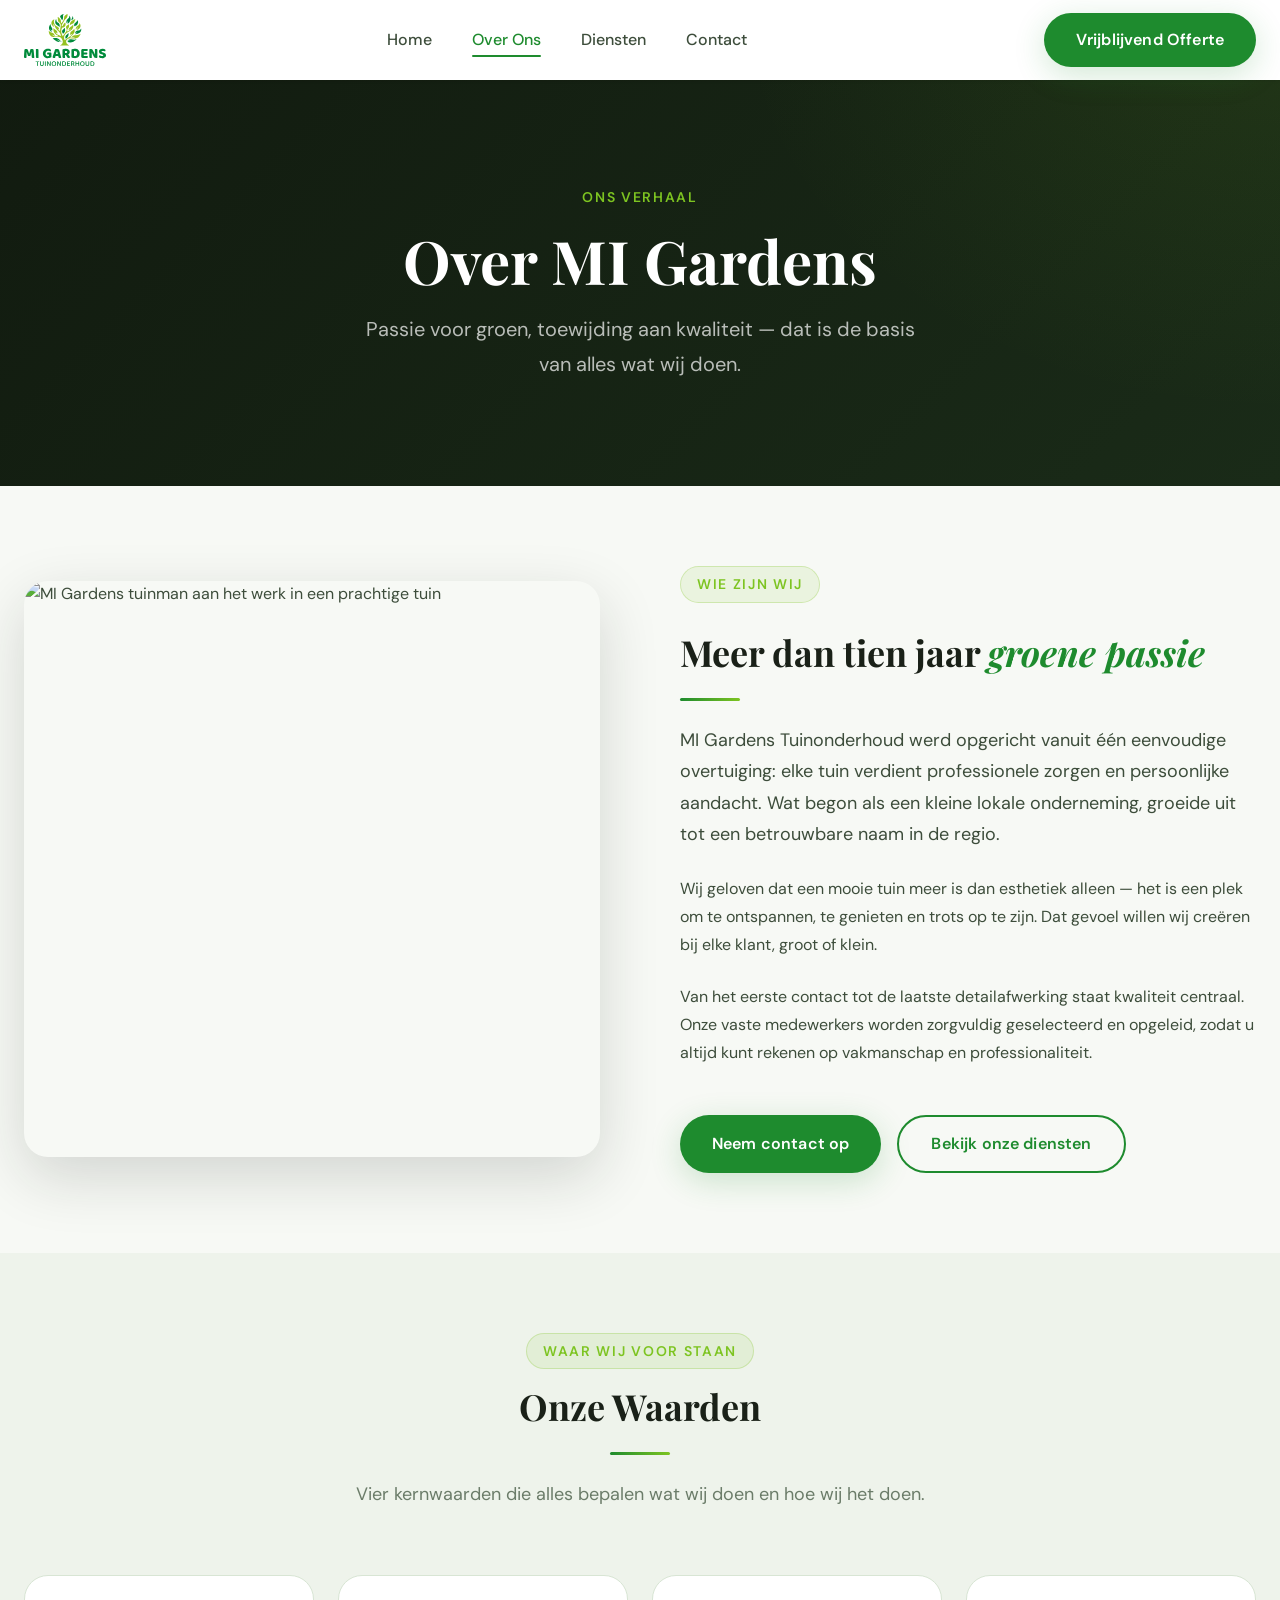
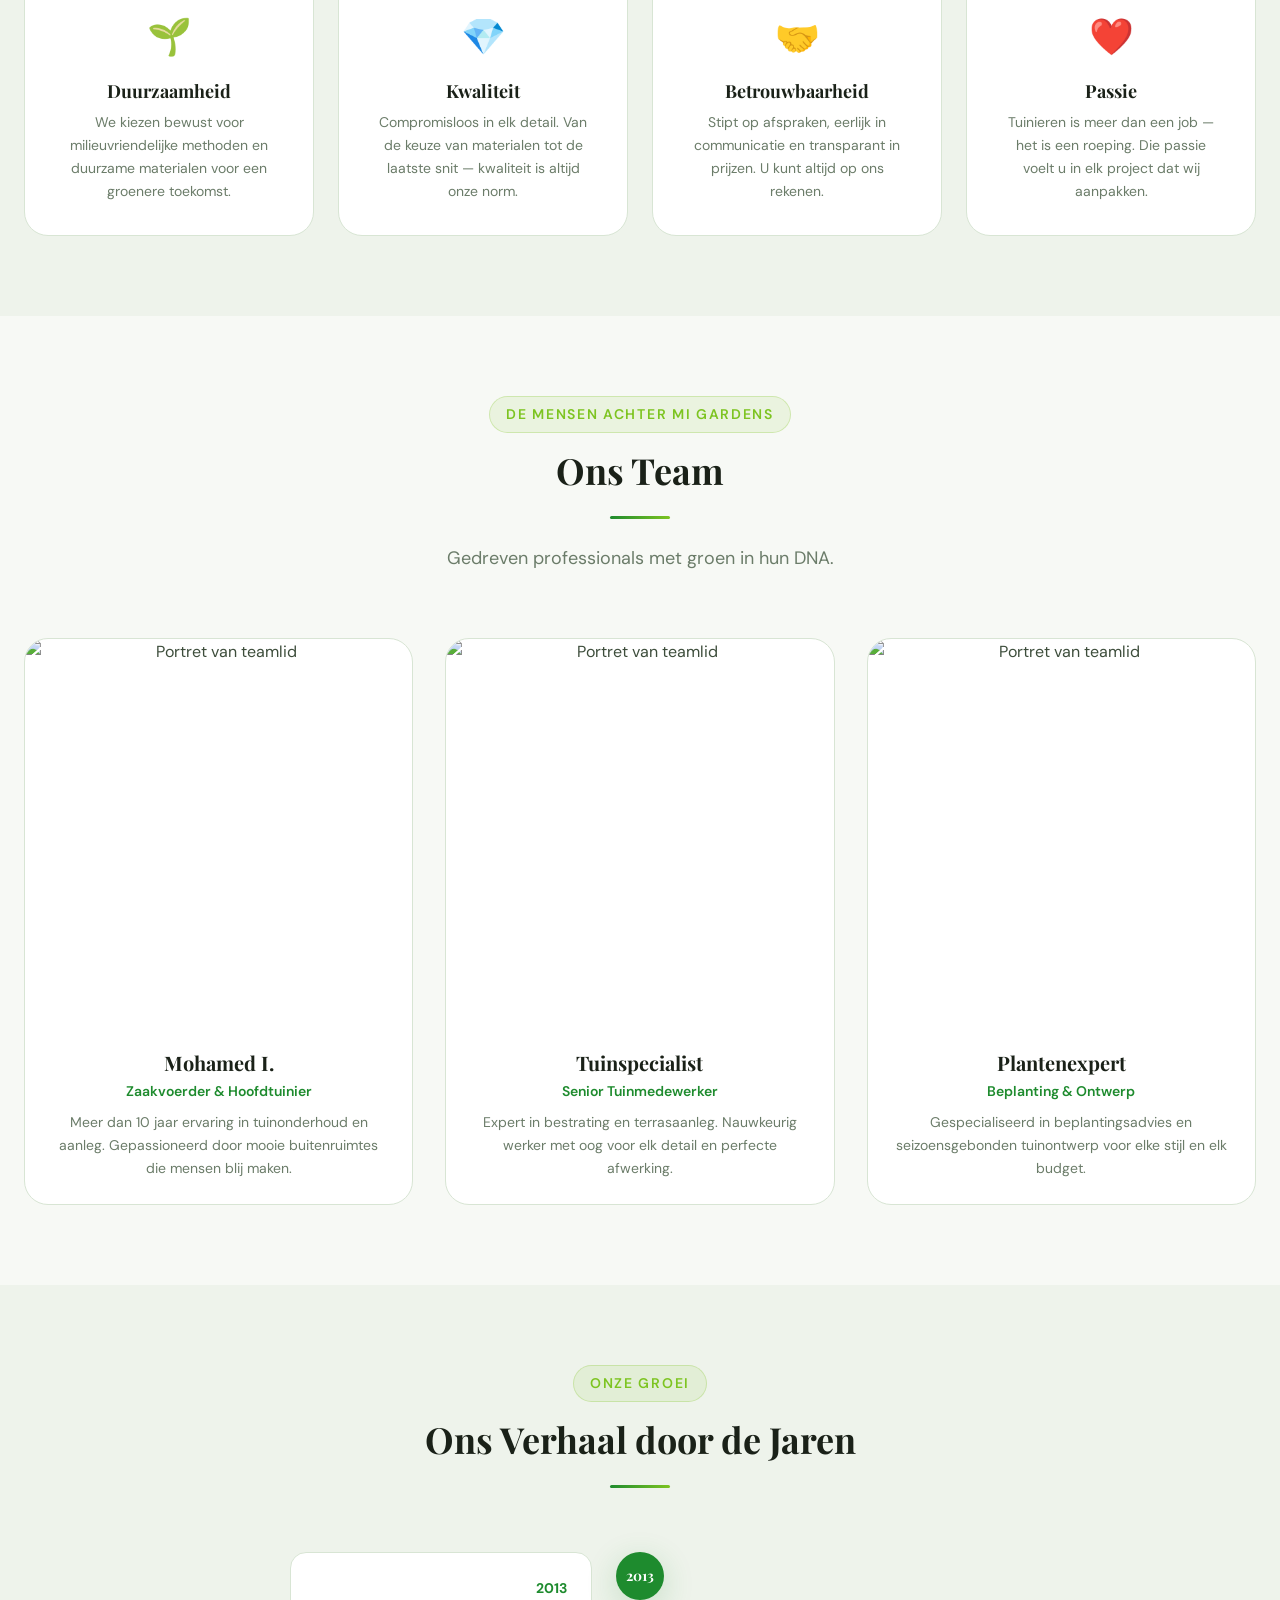
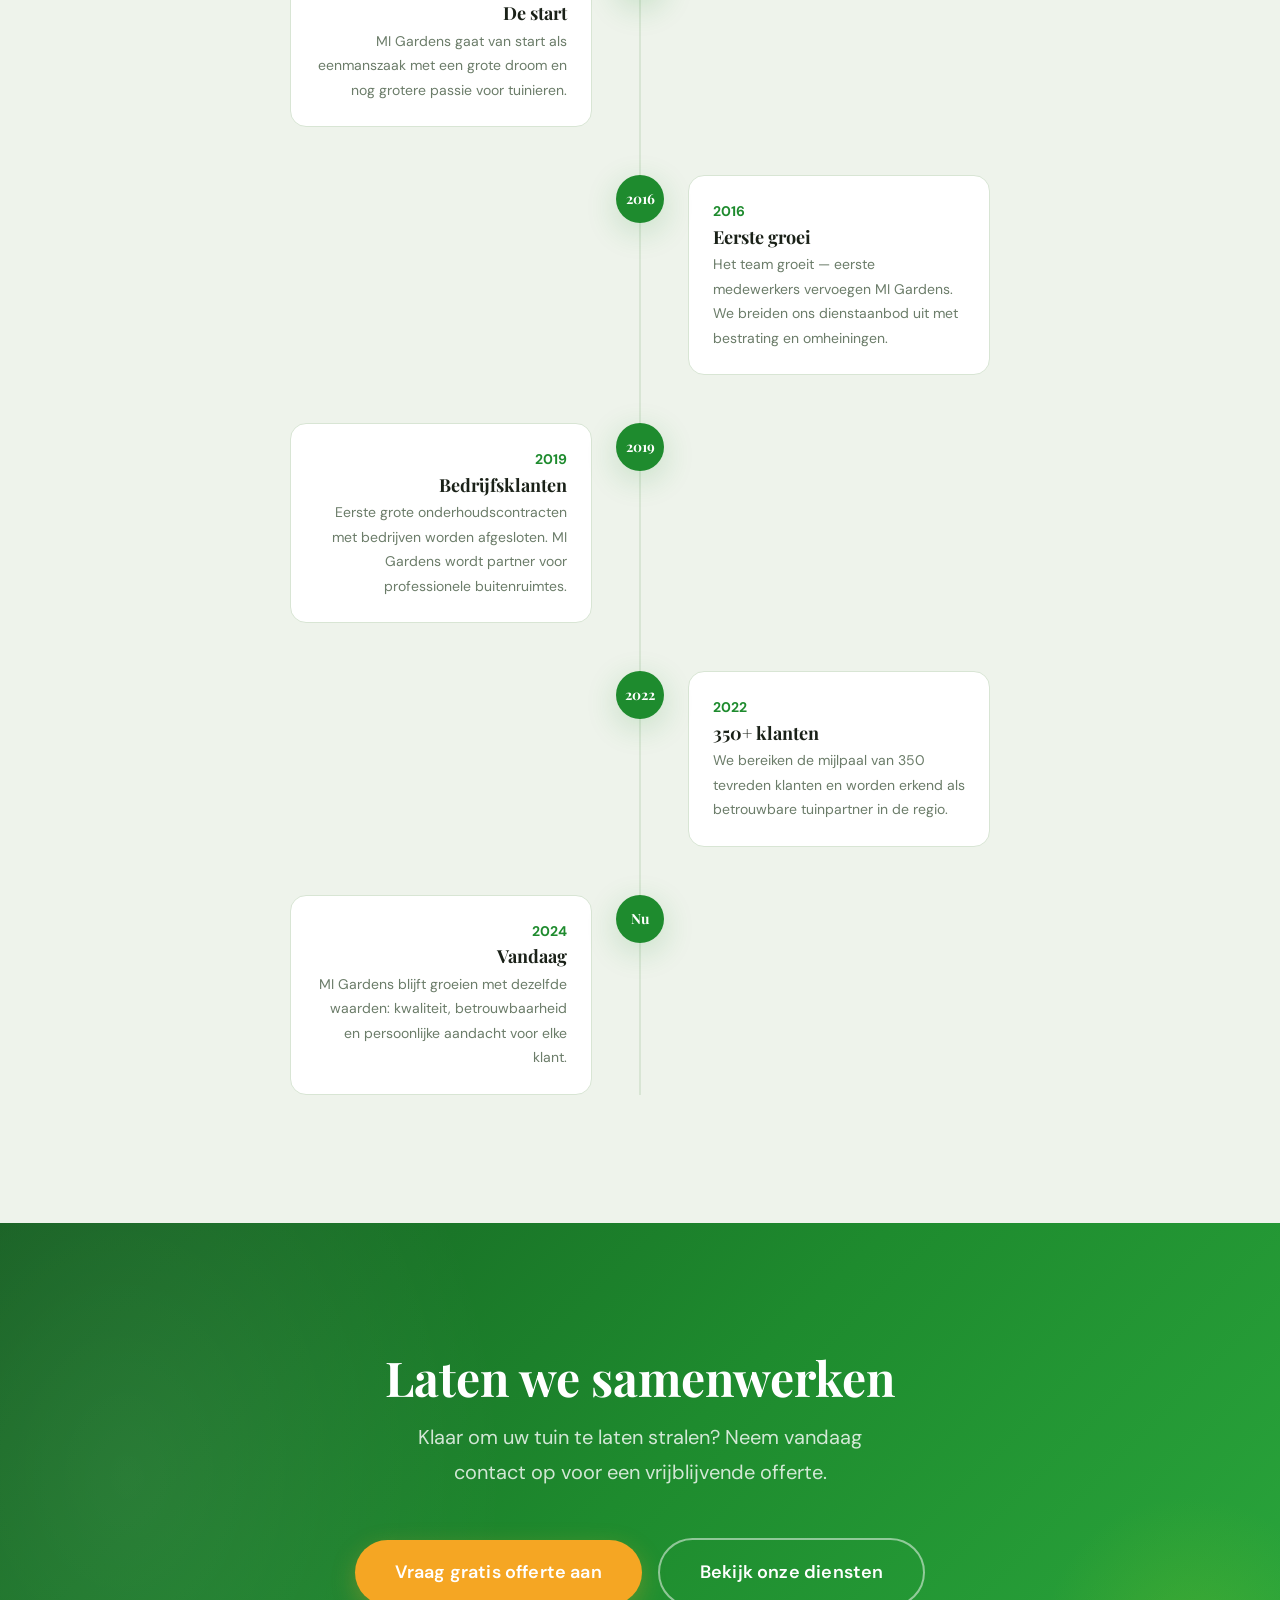
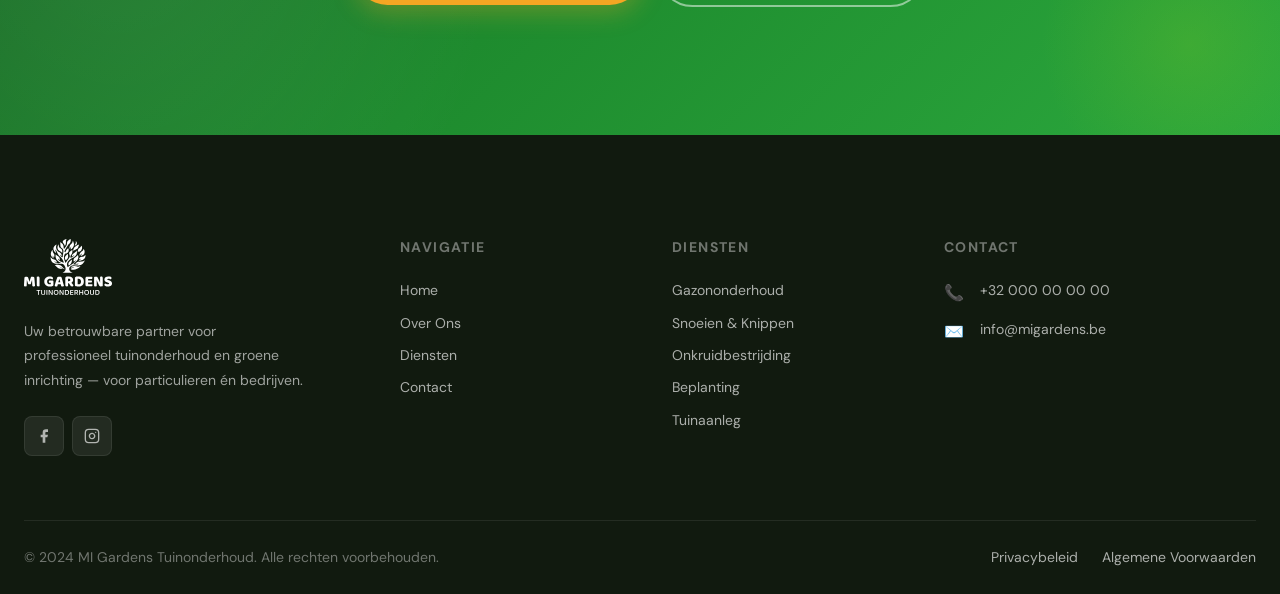
==== about.html @ 3a3210f5 "Completed the first draft of the website" ====
<!DOCTYPE html>
<html lang="nl">
<head>
  <meta charset="UTF-8">
  <meta name="viewport" content="width=device-width, initial-scale=1.0">
  <meta name="description" content="Leer meer over MI Gardens — ons verhaal, onze waarden en het team achter uw groene buitenruimte.">
  <title>Over Ons — MI Gardens Tuinonderhoud</title>
  <link rel="preconnect" href="https://fonts.googleapis.com">
  <link rel="preconnect" href="https://fonts.gstatic.com" crossorigin>
  <link href="https://fonts.googleapis.com/css2?family=Playfair+Display:ital,wght@0,600;0,700;1,600;1,700&family=DM+Sans:wght@400;500;600;700&display=swap" rel="stylesheet">
  <link rel="stylesheet" href="./css/styles.css">
</head>
<body>

  <!-- ===== NAVIGATION ===== -->
  <nav class="nav nav--solid" aria-label="Main navigation">
    <div class="nav__inner">
      <a href="./index.html" class="nav__logo" aria-label="MI Gardens home">
        <img src="./images/logo.svg" alt="MI Gardens Tuinonderhoud logo" width="140" height="52">
      </a>
      <div class="nav__menu" role="list">
        <a href="./index.html" class="nav__link" role="listitem">Home</a>
        <a href="./about.html" class="nav__link nav__link--active" role="listitem">Over Ons</a>
        <a href="./services.html" class="nav__link" role="listitem">Diensten</a>
        <a href="./contact.html" class="nav__link" role="listitem">Contact</a>
      </div>
      <a href="./contact.html" class="btn btn--primary nav__cta">Vrijblijvend Offerte</a>
      <button class="nav__hamburger" aria-label="Open menu" aria-expanded="false" aria-controls="mobile-menu">
        <span></span>
        <span></span>
        <span></span>
      </button>
    </div>
  </nav>

  <!-- Mobile menu -->
  <div class="nav__mobile" id="mobile-menu" aria-hidden="true">
    <a href="./index.html" class="nav__mobile-link">Home</a>
    <a href="./about.html" class="nav__mobile-link nav__mobile-link--active">Over Ons</a>
    <a href="./services.html" class="nav__mobile-link">Diensten</a>
    <a href="./contact.html" class="nav__mobile-link">Contact</a>
    <div class="nav__mobile-cta">
      <a href="./contact.html" class="btn btn--primary btn--lg">Vrijblijvend Offerte</a>
    </div>
  </div>

  <main>

    <!-- ===== PAGE HERO ===== -->
    <section class="page-hero" aria-labelledby="about-page-title">
      <div class="container">
        <span class="page-hero__eyebrow">Ons verhaal</span>
        <h1 class="page-hero__title" id="about-page-title">Over MI Gardens</h1>
        <p class="page-hero__subtitle">
          Passie voor groen, toewijding aan kwaliteit — dat is de basis van alles wat wij doen.
        </p>
      </div>
    </section>

    <!-- ===== OUR STORY ===== -->
    <section class="section" aria-labelledby="story-heading">
      <div class="container">
        <div class="about-story">

          <div class="about-story__img">
            <img
              src="https://images.unsplash.com/photo-1592417817098-8fd3d9eb14a5?w=800&q=75"
              alt="MI Gardens tuinman aan het werk in een prachtige tuin"
              loading="lazy"
              width="800"
              height="800"
            >
          </div>

          <div>
            <span class="section-header__eyebrow">Wie zijn wij</span>
            <h2 style="margin-top:12px; margin-bottom:16px; font-size: var(--text-4xl);" id="story-heading">
              Meer dan tien jaar <em style="font-style:italic; color:var(--color-primary);">groene passie</em>
            </h2>
            <div class="divider divider--left"></div>
            <p style="margin-bottom:var(--space-3); font-size:var(--text-lg); line-height:1.75;">
              MI Gardens Tuinonderhoud werd opgericht vanuit één eenvoudige overtuiging: elke tuin verdient professionele zorgen en persoonlijke aandacht. Wat begon als een kleine lokale onderneming, groeide uit tot een betrouwbare naam in de regio.
            </p>
            <p style="margin-bottom:var(--space-3); line-height:1.75;">
              Wij geloven dat een mooie tuin meer is dan esthetiek alleen — het is een plek om te ontspannen, te genieten en trots op te zijn. Dat gevoel willen wij creëren bij elke klant, groot of klein.
            </p>
            <p style="margin-bottom:var(--space-5); line-height:1.75;">
              Van het eerste contact tot de laatste detailafwerking staat kwaliteit centraal. Onze vaste medewerkers worden zorgvuldig geselecteerd en opgeleid, zodat u altijd kunt rekenen op vakmanschap en professionaliteit.
            </p>
            <div style="display:flex; gap:var(--space-2); flex-wrap:wrap;">
              <a href="./contact.html" class="btn btn--primary">Neem contact op</a>
              <a href="./services.html" class="btn btn--outline">Bekijk onze diensten</a>
            </div>
          </div>

        </div>
      </div>
    </section>

    <!-- ===== VALUES ===== -->
    <section class="section section--alt" aria-labelledby="values-heading">
      <div class="container">
        <header class="section-header">
          <span class="section-header__eyebrow">Waar wij voor staan</span>
          <h2 class="section-header__title" id="values-heading">Onze Waarden</h2>
          <div class="divider"></div>
          <p class="section-header__subtitle">
            Vier kernwaarden die alles bepalen wat wij doen en hoe wij het doen.
          </p>
        </header>

        <div class="about-values__grid">

          <div class="value-card">
            <div class="value-card__icon" aria-hidden="true">🌱</div>
            <h3 class="value-card__title">Duurzaamheid</h3>
            <p class="value-card__desc">We kiezen bewust voor milieuvriendelijke methoden en duurzame materialen voor een groenere toekomst.</p>
          </div>

          <div class="value-card">
            <div class="value-card__icon" aria-hidden="true">💎</div>
            <h3 class="value-card__title">Kwaliteit</h3>
            <p class="value-card__desc">Compromisloos in elk detail. Van de keuze van materialen tot de laatste snit — kwaliteit is altijd onze norm.</p>
          </div>

          <div class="value-card">
            <div class="value-card__icon" aria-hidden="true">🤝</div>
            <h3 class="value-card__title">Betrouwbaarheid</h3>
            <p class="value-card__desc">Stipt op afspraken, eerlijk in communicatie en transparant in prijzen. U kunt altijd op ons rekenen.</p>
          </div>

          <div class="value-card">
            <div class="value-card__icon" aria-hidden="true">❤️</div>
            <h3 class="value-card__title">Passie</h3>
            <p class="value-card__desc">Tuinieren is meer dan een job — het is een roeping. Die passie voelt u in elk project dat wij aanpakken.</p>
          </div>

        </div>
      </div>
    </section>

    <!-- ===== TEAM ===== -->
    <section class="section" aria-labelledby="team-heading">
      <div class="container">
        <header class="section-header">
          <span class="section-header__eyebrow">De mensen achter MI Gardens</span>
          <h2 class="section-header__title" id="team-heading">Ons Team</h2>
          <div class="divider"></div>
          <p class="section-header__subtitle">
            Gedreven professionals met groen in hun DNA.
          </p>
        </header>

        <div class="team__grid">

          <article class="team-card">
            <div class="team-card__photo">
              <img
                src="https://images.unsplash.com/photo-1560250097-0b93528c311a?w=500&q=75"
                alt="Portret van teamlid"
                loading="lazy"
                width="500"
                height="500"
              >
            </div>
            <div class="team-card__info">
              <h3 class="team-card__name">Mohamed I.</h3>
              <p class="team-card__role">Zaakvoerder & Hoofdtuinier</p>
              <p style="font-size:var(--text-sm); color:var(--color-text-muted); margin-top:8px; line-height:1.65;">
                Meer dan 10 jaar ervaring in tuinonderhoud en aanleg. Gepassioneerd door mooie buitenruimtes die mensen blij maken.
              </p>
            </div>
          </article>

          <article class="team-card">
            <div class="team-card__photo">
              <img
                src="https://images.unsplash.com/photo-1472099645785-5658abf4ff4e?w=500&q=75"
                alt="Portret van teamlid"
                loading="lazy"
                width="500"
                height="500"
              >
            </div>
            <div class="team-card__info">
              <h3 class="team-card__name">Tuinspecialist</h3>
              <p class="team-card__role">Senior Tuinmedewerker</p>
              <p style="font-size:var(--text-sm); color:var(--color-text-muted); margin-top:8px; line-height:1.65;">
                Expert in bestrating en terrasaanleg. Nauwkeurig werker met oog voor elk detail en perfecte afwerking.
              </p>
            </div>
          </article>

          <article class="team-card">
            <div class="team-card__photo">
              <img
                src="https://images.unsplash.com/photo-1580489944761-15a19d654956?w=500&q=75"
                alt="Portret van teamlid"
                loading="lazy"
                width="500"
                height="500"
              >
            </div>
            <div class="team-card__info">
              <h3 class="team-card__name">Plantenexpert</h3>
              <p class="team-card__role">Beplanting & Ontwerp</p>
              <p style="font-size:var(--text-sm); color:var(--color-text-muted); margin-top:8px; line-height:1.65;">
                Gespecialiseerd in beplantingsadvies en seizoensgebonden tuinontwerp voor elke stijl en elk budget.
              </p>
            </div>
          </article>

        </div>
      </div>
    </section>

    <!-- ===== TIMELINE ===== -->
    <section class="section section--alt" aria-labelledby="timeline-heading">
      <div class="container">
        <header class="section-header">
          <span class="section-header__eyebrow">Onze groei</span>
          <h2 class="section-header__title" id="timeline-heading">Ons Verhaal door de Jaren</h2>
          <div class="divider"></div>
        </header>

        <div class="timeline" role="list">

          <div class="timeline__item" role="listitem">
            <div class="timeline__content">
              <div class="timeline__year">2013</div>
              <h3 class="timeline__event-title">De start</h3>
              <p class="timeline__event-desc">MI Gardens gaat van start als eenmanszaak met een grote droom en nog grotere passie voor tuinieren.</p>
            </div>
            <div class="timeline__dot" aria-hidden="true">2013</div>
            <div class="timeline__spacer"></div>
          </div>

          <div class="timeline__item" role="listitem">
            <div class="timeline__spacer"></div>
            <div class="timeline__dot" aria-hidden="true">2016</div>
            <div class="timeline__content">
              <div class="timeline__year">2016</div>
              <h3 class="timeline__event-title">Eerste groei</h3>
              <p class="timeline__event-desc">Het team groeit — eerste medewerkers vervoegen MI Gardens. We breiden ons dienstaanbod uit met bestrating en omheiningen.</p>
            </div>
          </div>

          <div class="timeline__item" role="listitem">
            <div class="timeline__content">
              <div class="timeline__year">2019</div>
              <h3 class="timeline__event-title">Bedrijfsklanten</h3>
              <p class="timeline__event-desc">Eerste grote onderhoudscontracten met bedrijven worden afgesloten. MI Gardens wordt partner voor professionele buitenruimtes.</p>
            </div>
            <div class="timeline__dot" aria-hidden="true">2019</div>
            <div class="timeline__spacer"></div>
          </div>

          <div class="timeline__item" role="listitem">
            <div class="timeline__spacer"></div>
            <div class="timeline__dot" aria-hidden="true">2022</div>
            <div class="timeline__content">
              <div class="timeline__year">2022</div>
              <h3 class="timeline__event-title">350+ klanten</h3>
              <p class="timeline__event-desc">We bereiken de mijlpaal van 350 tevreden klanten en worden erkend als betrouwbare tuinpartner in de regio.</p>
            </div>
          </div>

          <div class="timeline__item" role="listitem">
            <div class="timeline__content">
              <div class="timeline__year">2024</div>
              <h3 class="timeline__event-title">Vandaag</h3>
              <p class="timeline__event-desc">MI Gardens blijft groeien met dezelfde waarden: kwaliteit, betrouwbaarheid en persoonlijke aandacht voor elke klant.</p>
            </div>
            <div class="timeline__dot" aria-hidden="true">Nu</div>
            <div class="timeline__spacer"></div>
          </div>

        </div>
      </div>
    </section>

    <!-- ===== CTA ===== -->
    <section class="cta-section" aria-labelledby="about-cta-heading">
      <div class="container">
        <div class="cta-section__content">
          <h2 class="cta-section__title" id="about-cta-heading">Laten we samenwerken</h2>
          <p class="cta-section__subtitle">
            Klaar om uw tuin te laten stralen? Neem vandaag contact op voor een vrijblijvende offerte.
          </p>
          <div class="cta-section__actions">
            <a href="./contact.html" class="btn btn--accent btn--lg">Vraag gratis offerte aan</a>
            <a href="./services.html" class="btn btn--outline-white btn--lg">Bekijk onze diensten</a>
          </div>
        </div>
      </div>
    </section>

  </main>

  <!-- ===== FOOTER ===== -->
  <footer class="footer" aria-label="Sitefooter">
    <div class="container">
      <div class="footer__grid">
        <div class="footer__brand">
          <img src="./images/logo.svg" alt="MI Gardens logo" width="140" height="52">
          <p>Uw betrouwbare partner voor professioneel tuinonderhoud en groene inrichting — voor particulieren én bedrijven.</p>
          <div class="footer__social" aria-label="Sociale media">
            <a href="#" class="footer__social-link" aria-label="Facebook">
              <svg xmlns="http://www.w3.org/2000/svg" width="16" height="16" viewBox="0 0 24 24" fill="currentColor" aria-hidden="true"><path d="M18 2h-3a5 5 0 00-5 5v3H7v4h3v8h4v-8h3l1-4h-4V7a1 1 0 011-1h3z"/></svg>
            </a>
            <a href="#" class="footer__social-link" aria-label="Instagram">
              <svg xmlns="http://www.w3.org/2000/svg" width="16" height="16" viewBox="0 0 24 24" fill="none" stroke="currentColor" stroke-width="2" stroke-linecap="round" stroke-linejoin="round" aria-hidden="true"><rect x="2" y="2" width="20" height="20" rx="5" ry="5"/><path d="M16 11.37A4 4 0 1112.63 8 4 4 0 0116 11.37z"/><line x1="17.5" y1="6.5" x2="17.51" y2="6.5"/></svg>
            </a>
          </div>
        </div>
        <div>
          <h3 class="footer__heading">Navigatie</h3>
          <nav class="footer__links">
            <a href="./index.html" class="footer__link">Home</a>
            <a href="./about.html" class="footer__link">Over Ons</a>
            <a href="./services.html" class="footer__link">Diensten</a>
            <a href="./contact.html" class="footer__link">Contact</a>
          </nav>
        </div>
        <div>
          <h3 class="footer__heading">Diensten</h3>
          <nav class="footer__links">
            <a href="./services.html" class="footer__link">Gazononderhoud</a>
            <a href="./services.html" class="footer__link">Snoeien & Knippen</a>
            <a href="./services.html" class="footer__link">Onkruidbestrijding</a>
            <a href="./services.html" class="footer__link">Beplanting</a>
            <a href="./services.html" class="footer__link">Tuinaanleg</a>
          </nav>
        </div>
        <div>
          <h3 class="footer__heading">Contact</h3>
          <address style="font-style:normal;">
            <div class="footer__contact-item">
              <span class="footer__contact-icon" aria-hidden="true">📞</span>
              <a href="tel:+3200000000" class="footer__link">+32 000 00 00 00</a>
            </div>
            <div class="footer__contact-item">
              <span class="footer__contact-icon" aria-hidden="true">✉️</span>
              <a href="mailto:info@migardens.be" class="footer__link">info@migardens.be</a>
            </div>
          </address>
        </div>
      </div>
      <div class="footer__bottom">
        <p class="footer__copyright">© 2024 MI Gardens Tuinonderhoud. Alle rechten voorbehouden.</p>
        <div style="display: flex; gap: 24px;">
          <a href="#" class="footer__link" style="font-size: var(--text-sm);">Privacybeleid</a>
          <a href="#" class="footer__link" style="font-size: var(--text-sm);">Algemene Voorwaarden</a>
        </div>
      </div>
    </div>
  </footer>

  <script src="./js/main.js"></script>
</body>
</html>
---- css/styles.css ----
/* ==========================================================================
   MI GARDENS — Custom CSS
   Design: Nature-inspired premium | Organic shapes | Dual-green palette
   ========================================================================== */

/* 1. CSS RESET
   ========================================================================== */
*, *::before, *::after {
  box-sizing: border-box;
  margin: 0;
  padding: 0;
}

html {
  scroll-behavior: smooth;
  font-size: 16px;
}

img, video {
  max-width: 100%;
  height: auto;
  display: block;
}

a {
  color: inherit;
  text-decoration: none;
}

ul, ol {
  list-style: none;
}

button {
  border: none;
  background: none;
  cursor: pointer;
  font-family: inherit;
}

input, textarea, select {
  font-family: inherit;
  font-size: inherit;
}

/* 2. CSS VARIABLES
   ========================================================================== */
:root {
  /* Colors — extracted from MI Gardens logo */
  --color-primary:        #1E8B2E;   /* deep forest green (logo text/trunk) */
  --color-primary-dark:   #166022;   /* darker shade for hover states */
  --color-primary-light:  #2BA83D;   /* lighter for gradients */
  --color-secondary:      #7DC421;   /* lime green (logo leaves) */
  --color-secondary-dark: #6aab1a;
  --color-accent:         #F5A623;   /* warm amber — CTA contrast */
  --color-accent-dark:    #e09210;

  --color-text:           #1A2118;   /* near-black w/ green undertone */
  --color-text-body:      #3D4D3B;   /* body text */
  --color-text-muted:     #6B7C69;   /* captions, small text */

  --color-bg:             #F7F9F5;   /* warm off-white w/ green tint */
  --color-bg-alt:         #EEF3EB;   /* slightly darker for sections */
  --color-surface:        #FFFFFF;
  --color-border:         #D8E5D4;
  --color-border-light:   #EBF2E8;

  --color-dark:           #111A0F;   /* dark section backgrounds */
  --color-dark-2:         #1A2B18;

  /* Spacing — 8px base grid */
  --space-1:   8px;
  --space-2:   16px;
  --space-3:   24px;
  --space-4:   32px;
  --space-5:   48px;
  --space-6:   64px;
  --space-7:   80px;
  --space-8:   104px;
  --space-9:   128px;

  /* Typography */
  --font-heading: 'Playfair Display', Georgia, serif;
  --font-body:    'DM Sans', -apple-system, sans-serif;

  --text-xs:   0.75rem;   /* 12px */
  --text-sm:   0.875rem;  /* 14px */
  --text-base: 1rem;      /* 16px */
  --text-lg:   1.125rem;  /* 18px */
  --text-xl:   1.25rem;   /* 20px */
  --text-2xl:  1.5rem;    /* 24px */
  --text-3xl:  1.875rem;  /* 30px */
  --text-4xl:  2.25rem;   /* 36px */
  --text-5xl:  3rem;      /* 48px */
  --text-6xl:  3.75rem;   /* 60px */
  --text-7xl:  4.5rem;    /* 72px */

  /* Border radius */
  --radius-sm:  4px;
  --radius-md:  8px;
  --radius-lg:  16px;
  --radius-xl:  24px;
  --radius-2xl: 40px;
  --radius-full: 9999px;

  /* Transitions */
  --transition-fast:   0.15s ease;
  --transition-base:   0.3s ease;
  --transition-slow:   0.5s ease;

  /* Shadows */
  --shadow-sm:  0 1px 3px rgba(26,33,24,0.08), 0 1px 2px rgba(26,33,24,0.04);
  --shadow-md:  0 4px 16px rgba(26,33,24,0.10), 0 2px 6px rgba(26,33,24,0.06);
  --shadow-lg:  0 10px 40px rgba(26,33,24,0.12), 0 4px 12px rgba(26,33,24,0.08);
  --shadow-xl:  0 20px 60px rgba(26,33,24,0.16);
  --shadow-green: 0 8px 32px rgba(30,139,46,0.20);

  /* Layout */
  --container-max: 1280px;
  --container-narrow: 860px;
  --nav-height: 80px;
}

/* 3. BASE STYLES
   ========================================================================== */
body {
  font-family: var(--font-body);
  font-size: var(--text-base);
  color: var(--color-text-body);
  background-color: var(--color-bg);
  line-height: 1.6;
  -webkit-font-smoothing: antialiased;
  -moz-osx-font-smoothing: grayscale;
  overflow-x: hidden;
}

/* 4. TYPOGRAPHY
   ========================================================================== */
h1, h2, h3, h4, h5, h6 {
  font-family: var(--font-heading);
  color: var(--color-text);
  line-height: 1.2;
  font-weight: 700;
}

h1 { font-size: var(--text-4xl); }
h2 { font-size: var(--text-3xl); }
h3 { font-size: var(--text-2xl); }
h4 { font-size: var(--text-xl); }
h5 { font-size: var(--text-lg); }
h6 { font-size: var(--text-base); }

p {
  line-height: 1.75;
  color: var(--color-text-body);
}

.text-muted { color: var(--color-text-muted); }
.text-primary { color: var(--color-primary); }
.text-accent { color: var(--color-accent); }
.text-white { color: #fff; }

/* 5. LAYOUT
   ========================================================================== */
.container {
  width: 100%;
  max-width: var(--container-max);
  margin: 0 auto;
  padding: 0 var(--space-3);
}

.container--narrow {
  max-width: var(--container-narrow);
  margin: 0 auto;
  padding: 0 var(--space-3);
}

.section {
  padding: var(--space-7) 0;
}

.section--lg {
  padding: var(--space-9) 0;
}

.section--alt {
  background-color: var(--color-bg-alt);
}

.section--dark {
  background-color: var(--color-dark);
}

.section--primary {
  background-color: var(--color-primary);
}

.grid {
  display: grid;
  gap: var(--space-4);
}

.grid--2 { grid-template-columns: repeat(2, 1fr); }
.grid--3 { grid-template-columns: repeat(3, 1fr); }
.grid--4 { grid-template-columns: repeat(4, 1fr); }

.flex { display: flex; }
.flex--center { align-items: center; justify-content: center; }
.flex--between { align-items: center; justify-content: space-between; }
.flex--gap { gap: var(--space-2); }

/* 6. COMPONENTS
   ========================================================================== */

/* --- Section Header --- */
.section-header {
  text-align: center;
  margin-bottom: var(--space-6);
}

.section-header__eyebrow {
  display: inline-block;
  font-family: var(--font-body);
  font-size: var(--text-sm);
  font-weight: 600;
  letter-spacing: 0.12em;
  text-transform: uppercase;
  color: var(--color-secondary);
  margin-bottom: var(--space-2);
  padding: 6px 16px;
  background: rgba(125,196,33,0.10);
  border-radius: var(--radius-full);
  border: 1px solid rgba(125,196,33,0.25);
}

.section-header__eyebrow--white {
  color: rgba(255,255,255,0.85);
  background: rgba(255,255,255,0.10);
  border-color: rgba(255,255,255,0.20);
}

.section-header__title {
  font-size: var(--text-4xl);
  margin-bottom: var(--space-2);
}

.section-header__title--white {
  color: #fff;
}

.section-header__subtitle {
  font-size: var(--text-lg);
  color: var(--color-text-muted);
  max-width: 580px;
  margin: 0 auto;
}

.section-header__subtitle--white {
  color: rgba(255,255,255,0.75);
}

/* --- Buttons --- */
.btn {
  display: inline-flex;
  align-items: center;
  gap: var(--space-1);
  font-family: var(--font-body);
  font-size: var(--text-base);
  font-weight: 600;
  padding: 14px 32px;
  border-radius: var(--radius-full);
  transition: all var(--transition-base);
  cursor: pointer;
  white-space: nowrap;
  min-height: 52px;
  letter-spacing: 0.01em;
}

.btn--primary {
  background: var(--color-primary);
  color: #fff;
  box-shadow: var(--shadow-green);
}

.btn--primary:hover {
  background: var(--color-primary-dark);
  transform: translateY(-2px);
  box-shadow: 0 12px 40px rgba(30,139,46,0.30);
}

.btn--accent {
  background: var(--color-accent);
  color: #fff;
  box-shadow: 0 8px 24px rgba(245,166,35,0.30);
}

.btn--accent:hover {
  background: var(--color-accent-dark);
  transform: translateY(-2px);
  box-shadow: 0 12px 32px rgba(245,166,35,0.40);
}

.btn--outline {
  background: transparent;
  color: var(--color-primary);
  border: 2px solid var(--color-primary);
}

.btn--outline:hover {
  background: var(--color-primary);
  color: #fff;
  transform: translateY(-2px);
}

.btn--outline-white {
  background: transparent;
  color: #fff;
  border: 2px solid rgba(255,255,255,0.5);
}

.btn--outline-white:hover {
  background: #fff;
  color: var(--color-primary);
  border-color: #fff;
}

.btn--lg {
  padding: 18px 40px;
  font-size: var(--text-lg);
  min-height: 60px;
}

.btn svg {
  width: 18px;
  height: 18px;
  flex-shrink: 0;
}

/* --- NAVIGATION
   ========================================================================== */
.nav {
  position: fixed;
  top: 0;
  left: 0;
  right: 0;
  z-index: 1000;
  height: var(--nav-height);
  display: flex;
  align-items: center;
  transition: all var(--transition-base);
}

.nav--transparent {
  background: transparent;
}

.nav--scrolled {
  background: rgba(255,255,255,0.97);
  box-shadow: 0 2px 20px rgba(26,33,24,0.08);
  backdrop-filter: blur(12px);
}

.nav--solid {
  background: var(--color-surface);
  box-shadow: var(--shadow-sm);
}

.nav__inner {
  display: flex;
  align-items: center;
  justify-content: space-between;
  width: 100%;
  max-width: var(--container-max);
  margin: 0 auto;
  padding: 0 var(--space-3);
}

.nav__logo {
  display: flex;
  align-items: center;
  gap: var(--space-2);
  text-decoration: none;
}

.nav__logo img {
  height: 52px;
  width: auto;
}

.nav__menu {
  display: flex;
  align-items: center;
  gap: var(--space-1);
}

.nav__link {
  font-family: var(--font-body);
  font-size: var(--text-base);
  font-weight: 500;
  color: var(--color-text-body);
  padding: 8px 16px;
  border-radius: var(--radius-md);
  transition: all var(--transition-fast);
  position: relative;
}

.nav__link::after {
  content: '';
  position: absolute;
  bottom: 4px;
  left: 16px;
  right: 16px;
  height: 2px;
  background: var(--color-primary);
  border-radius: var(--radius-full);
  transform: scaleX(0);
  transition: transform var(--transition-fast);
}

.nav__link:hover,
.nav__link--active {
  color: var(--color-primary);
}

.nav__link:hover::after,
.nav__link--active::after {
  transform: scaleX(1);
}

.nav--transparent .nav__link {
  color: rgba(255,255,255,0.90);
}

.nav--transparent .nav__link:hover,
.nav--transparent .nav__link--active {
  color: #fff;
}

.nav--transparent .nav__link::after {
  background: #fff;
}

.nav__cta {
  margin-left: var(--space-2);
}

/* Hamburger */
.nav__hamburger {
  display: none;
  flex-direction: column;
  justify-content: center;
  align-items: center;
  width: 44px;
  height: 44px;
  gap: 5px;
  cursor: pointer;
  border-radius: var(--radius-md);
  transition: background var(--transition-fast);
}

.nav__hamburger:hover {
  background: var(--color-bg-alt);
}

.nav__hamburger span {
  display: block;
  width: 24px;
  height: 2px;
  background: var(--color-text);
  border-radius: var(--radius-full);
  transition: all var(--transition-base);
}

.nav--transparent .nav__hamburger span {
  background: #fff;
}

/* Mobile menu open */
.nav__hamburger.is-open span:nth-child(1) {
  transform: translateY(7px) rotate(45deg);
}
.nav__hamburger.is-open span:nth-child(2) {
  opacity: 0;
  transform: scaleX(0);
}
.nav__hamburger.is-open span:nth-child(3) {
  transform: translateY(-7px) rotate(-45deg);
}

/* Mobile nav overlay */
.nav__mobile {
  display: none;
  position: fixed;
  top: var(--nav-height);
  left: 0;
  right: 0;
  bottom: 0;
  background: var(--color-surface);
  z-index: 999;
  flex-direction: column;
  padding: var(--space-4);
  transform: translateX(100%);
  transition: transform var(--transition-base);
}

.nav__mobile.is-open {
  transform: translateX(0);
}

.nav__mobile-link {
  font-family: var(--font-heading);
  font-size: var(--text-2xl);
  font-weight: 700;
  color: var(--color-text);
  padding: var(--space-2) 0;
  border-bottom: 1px solid var(--color-border);
  transition: color var(--transition-fast);
}

.nav__mobile-link:hover,
.nav__mobile-link--active {
  color: var(--color-primary);
}

.nav__mobile-cta {
  margin-top: var(--space-4);
}

/* --- HERO
   ========================================================================== */
.hero {
  position: relative;
  min-height: 100vh;
  display: flex;
  align-items: center;
  overflow: hidden;
  background: var(--color-dark);
}

.hero__bg {
  position: absolute;
  inset: 0;
  z-index: 0;
}

.hero__bg img {
  width: 100%;
  height: 100%;
  object-fit: cover;
  opacity: 0.40;
}

/* Gradient overlay */
.hero__bg::after {
  content: '';
  position: absolute;
  inset: 0;
  background: linear-gradient(
    135deg,
    rgba(17,26,15,0.85) 0%,
    rgba(26,43,24,0.70) 50%,
    rgba(30,139,46,0.30) 100%
  );
}

/* Decorative leaf shape */
.hero__leaf-deco {
  position: absolute;
  bottom: -80px;
  right: -80px;
  width: 500px;
  height: 500px;
  background: radial-gradient(circle, rgba(125,196,33,0.12) 0%, transparent 70%);
  border-radius: 50%;
  z-index: 1;
  pointer-events: none;
}

.hero__content {
  position: relative;
  z-index: 2;
  max-width: 760px;
  animation: heroFadeUp 0.9s ease both;
}

@keyframes heroFadeUp {
  from {
    opacity: 0;
    transform: translateY(32px);
  }
  to {
    opacity: 1;
    transform: translateY(0);
  }
}

.hero__eyebrow {
  display: inline-flex;
  align-items: center;
  gap: 8px;
  font-size: var(--text-sm);
  font-weight: 600;
  letter-spacing: 0.12em;
  text-transform: uppercase;
  color: var(--color-secondary);
  margin-bottom: var(--space-3);
  animation: heroFadeUp 0.9s 0.1s ease both;
}

.hero__eyebrow::before {
  content: '';
  display: block;
  width: 32px;
  height: 2px;
  background: var(--color-secondary);
  border-radius: var(--radius-full);
}

.hero__title {
  font-size: var(--text-6xl);
  color: #fff;
  line-height: 1.08;
  margin-bottom: var(--space-3);
  animation: heroFadeUp 0.9s 0.2s ease both;
}

.hero__title em {
  font-style: italic;
  color: var(--color-secondary);
}

.hero__subtitle {
  font-size: var(--text-xl);
  color: rgba(255,255,255,0.80);
  max-width: 560px;
  margin-bottom: var(--space-5);
  line-height: 1.65;
  animation: heroFadeUp 0.9s 0.3s ease both;
}

.hero__actions {
  display: flex;
  align-items: center;
  gap: var(--space-2);
  flex-wrap: wrap;
  animation: heroFadeUp 0.9s 0.4s ease both;
}

.hero__scroll {
  position: absolute;
  bottom: var(--space-5);
  left: 50%;
  transform: translateX(-50%);
  z-index: 2;
  display: flex;
  flex-direction: column;
  align-items: center;
  gap: 8px;
  color: rgba(255,255,255,0.50);
  font-size: var(--text-xs);
  letter-spacing: 0.1em;
  text-transform: uppercase;
  animation: bounce 2s infinite;
}

.hero__scroll-line {
  width: 1px;
  height: 48px;
  background: linear-gradient(to bottom, rgba(255,255,255,0.50), transparent);
}

@keyframes bounce {
  0%, 100% { transform: translateX(-50%) translateY(0); }
  50% { transform: translateX(-50%) translateY(8px); }
}

/* --- STATS BAR --- */
.stats-bar {
  background: var(--color-surface);
  border-bottom: 1px solid var(--color-border);
  box-shadow: var(--shadow-md);
}

.stats-bar__inner {
  display: grid;
  grid-template-columns: repeat(4, 1fr);
  divide-x: 1px solid var(--color-border);
}

.stats-bar__item {
  display: flex;
  flex-direction: column;
  align-items: center;
  padding: var(--space-4) var(--space-3);
  border-right: 1px solid var(--color-border);
  transition: background var(--transition-fast);
}

.stats-bar__item:last-child {
  border-right: none;
}

.stats-bar__item:hover {
  background: var(--color-bg-alt);
}

.stats-bar__number {
  font-family: var(--font-heading);
  font-size: var(--text-4xl);
  font-weight: 700;
  color: var(--color-primary);
  line-height: 1;
  margin-bottom: 4px;
}

.stats-bar__label {
  font-size: var(--text-sm);
  color: var(--color-text-muted);
  font-weight: 500;
  text-align: center;
}

/* --- SERVICES PREVIEW --- */
.services-preview__grid {
  display: grid;
  grid-template-columns: repeat(3, 1fr);
  gap: var(--space-3);
}

.service-card {
  background: var(--color-surface);
  border-radius: var(--radius-xl);
  overflow: hidden;
  border: 1px solid var(--color-border);
  transition: all var(--transition-base);
  display: flex;
  flex-direction: column;
}

.service-card:hover {
  transform: translateY(-6px);
  box-shadow: var(--shadow-lg);
  border-color: var(--color-primary);
}

.service-card__image {
  aspect-ratio: 4/3;
  overflow: hidden;
  position: relative;
}

.service-card__image img {
  width: 100%;
  height: 100%;
  object-fit: cover;
  transition: transform var(--transition-slow);
}

.service-card:hover .service-card__image img {
  transform: scale(1.06);
}

.service-card__icon {
  position: absolute;
  top: var(--space-2);
  left: var(--space-2);
  width: 44px;
  height: 44px;
  background: var(--color-primary);
  color: #fff;
  border-radius: var(--radius-md);
  display: flex;
  align-items: center;
  justify-content: center;
  font-size: 20px;
}

.service-card__body {
  padding: var(--space-3);
  flex: 1;
  display: flex;
  flex-direction: column;
}

.service-card__title {
  font-size: var(--text-xl);
  margin-bottom: var(--space-1);
  color: var(--color-text);
}

.service-card__desc {
  font-size: var(--text-sm);
  color: var(--color-text-muted);
  line-height: 1.65;
  flex: 1;
  margin-bottom: var(--space-3);
}

.service-card__link {
  display: inline-flex;
  align-items: center;
  gap: 6px;
  font-size: var(--text-sm);
  font-weight: 600;
  color: var(--color-primary);
  transition: gap var(--transition-fast);
}

.service-card__link:hover {
  gap: 10px;
}

/* --- ABOUT PREVIEW --- */
.about-preview {
  display: grid;
  grid-template-columns: 1fr 1fr;
  gap: var(--space-7);
  align-items: center;
}

.about-preview__images {
  position: relative;
}

.about-preview__img-main {
  border-radius: var(--radius-xl);
  overflow: hidden;
  aspect-ratio: 4/5;
  box-shadow: var(--shadow-xl);
}

.about-preview__img-main img {
  width: 100%;
  height: 100%;
  object-fit: cover;
}

.about-preview__img-accent {
  position: absolute;
  bottom: -var(--space-4);
  right: -var(--space-4);
  width: 55%;
  border-radius: var(--radius-lg);
  overflow: hidden;
  aspect-ratio: 4/3;
  border: 4px solid var(--color-surface);
  box-shadow: var(--shadow-lg);
  bottom: -24px;
  right: -24px;
}

.about-preview__img-accent img {
  width: 100%;
  height: 100%;
  object-fit: cover;
}

.about-preview__badge {
  position: absolute;
  top: var(--space-3);
  right: -20px;
  background: var(--color-primary);
  color: #fff;
  border-radius: var(--radius-lg);
  padding: var(--space-3) var(--space-4);
  text-align: center;
  box-shadow: var(--shadow-green);
}

.about-preview__badge-number {
  font-family: var(--font-heading);
  font-size: var(--text-4xl);
  font-weight: 700;
  line-height: 1;
  display: block;
}

.about-preview__badge-text {
  font-size: var(--text-xs);
  opacity: 0.85;
  font-weight: 600;
  text-transform: uppercase;
  letter-spacing: 0.06em;
}

.about-preview__content {
  padding: var(--space-2) 0;
}

.about-preview__text {
  margin-bottom: var(--space-3);
  font-size: var(--text-lg);
  line-height: 1.75;
}

.about-preview__list {
  margin-bottom: var(--space-5);
}

.about-preview__list-item {
  display: flex;
  align-items: center;
  gap: var(--space-2);
  padding: var(--space-1) 0;
  font-weight: 500;
  color: var(--color-text);
}

.about-preview__list-item::before {
  content: '';
  display: block;
  width: 20px;
  height: 20px;
  background: var(--color-primary);
  border-radius: 50%;
  flex-shrink: 0;
  background-image: url("data:image/svg+xml,%3Csvg xmlns='http://www.w3.org/2000/svg' viewBox='0 0 20 20' fill='white'%3E%3Cpath fill-rule='evenodd' d='M16.707 5.293a1 1 0 010 1.414l-8 8a1 1 0 01-1.414 0l-4-4a1 1 0 011.414-1.414L8 12.586l7.293-7.293a1 1 0 011.414 0z' clip-rule='evenodd'/%3E%3C/svg%3E");
  background-size: contain;
}

/* --- WHY CHOOSE US --- */
.why-us__grid {
  display: grid;
  grid-template-columns: repeat(3, 1fr);
  gap: var(--space-4);
}

.why-us__card {
  background: var(--color-surface);
  border-radius: var(--radius-xl);
  padding: var(--space-5) var(--space-4);
  border: 1px solid var(--color-border);
  transition: all var(--transition-base);
  text-align: center;
  position: relative;
  overflow: hidden;
}

.why-us__card::before {
  content: '';
  position: absolute;
  top: 0;
  left: 0;
  right: 0;
  height: 3px;
  background: linear-gradient(90deg, var(--color-primary), var(--color-secondary));
  transform: scaleX(0);
  transition: transform var(--transition-base);
}

.why-us__card:hover {
  transform: translateY(-4px);
  box-shadow: var(--shadow-md);
  border-color: var(--color-primary);
}

.why-us__card:hover::before {
  transform: scaleX(1);
}

.why-us__icon {
  width: 68px;
  height: 68px;
  background: linear-gradient(135deg, var(--color-primary-light), var(--color-primary));
  border-radius: var(--radius-xl);
  display: flex;
  align-items: center;
  justify-content: center;
  margin: 0 auto var(--space-3);
  color: #fff;
  font-size: 28px;
  box-shadow: var(--shadow-green);
  transition: transform var(--transition-base);
}

.why-us__card:hover .why-us__icon {
  transform: scale(1.08) rotate(-4deg);
}

.why-us__title {
  font-size: var(--text-xl);
  margin-bottom: var(--space-1);
}

.why-us__desc {
  font-size: var(--text-sm);
  color: var(--color-text-muted);
  line-height: 1.7;
}

/* --- TESTIMONIALS --- */
.testimonials {
  background: var(--color-dark);
  position: relative;
  overflow: hidden;
}

.testimonials::before {
  content: '"';
  position: absolute;
  top: -20px;
  left: 5%;
  font-family: var(--font-heading);
  font-size: 280px;
  color: rgba(125,196,33,0.06);
  line-height: 1;
  pointer-events: none;
  user-select: none;
}

.testimonials__grid {
  display: grid;
  grid-template-columns: repeat(3, 1fr);
  gap: var(--space-4);
}

.testimonial-card {
  background: rgba(255,255,255,0.05);
  border: 1px solid rgba(255,255,255,0.08);
  border-radius: var(--radius-xl);
  padding: var(--space-4);
  transition: all var(--transition-base);
}

.testimonial-card:hover {
  background: rgba(255,255,255,0.08);
  border-color: rgba(125,196,33,0.30);
  transform: translateY(-4px);
}

.testimonial-card__stars {
  display: flex;
  gap: 4px;
  margin-bottom: var(--space-2);
  color: var(--color-accent);
  font-size: var(--text-lg);
}

.testimonial-card__text {
  font-size: var(--text-base);
  color: rgba(255,255,255,0.80);
  line-height: 1.75;
  margin-bottom: var(--space-3);
  font-style: italic;
}

.testimonial-card__author {
  display: flex;
  align-items: center;
  gap: var(--space-2);
}

.testimonial-card__avatar {
  width: 48px;
  height: 48px;
  border-radius: 50%;
  overflow: hidden;
  border: 2px solid var(--color-primary);
  flex-shrink: 0;
}

.testimonial-card__avatar img {
  width: 100%;
  height: 100%;
  object-fit: cover;
}

.testimonial-card__name {
  font-weight: 600;
  color: #fff;
  font-size: var(--text-base);
}

.testimonial-card__location {
  font-size: var(--text-sm);
  color: rgba(255,255,255,0.50);
}

/* --- CTA SECTION --- */
.cta-section {
  position: relative;
  overflow: hidden;
  background: linear-gradient(135deg, var(--color-primary-dark) 0%, var(--color-primary) 50%, var(--color-primary-light) 100%);
  text-align: center;
  padding: var(--space-9) 0;
}

.cta-section::before {
  content: '';
  position: absolute;
  top: -50%;
  left: -20%;
  width: 60%;
  height: 200%;
  background: radial-gradient(ellipse, rgba(255,255,255,0.07) 0%, transparent 70%);
  pointer-events: none;
}

.cta-section::after {
  content: '';
  position: absolute;
  bottom: -60px;
  right: -60px;
  width: 300px;
  height: 300px;
  background: radial-gradient(circle, rgba(125,196,33,0.25) 0%, transparent 70%);
  border-radius: 50%;
  pointer-events: none;
}

.cta-section__content {
  position: relative;
  z-index: 1;
}

.cta-section__title {
  font-size: var(--text-5xl);
  color: #fff;
  margin-bottom: var(--space-2);
  line-height: 1.1;
}

.cta-section__subtitle {
  font-size: var(--text-xl);
  color: rgba(255,255,255,0.80);
  margin-bottom: var(--space-5);
  max-width: 520px;
  margin-left: auto;
  margin-right: auto;
}

.cta-section__actions {
  display: flex;
  align-items: center;
  justify-content: center;
  gap: var(--space-2);
  flex-wrap: wrap;
}

/* --- FOOTER --- */
.footer {
  background: var(--color-dark);
  color: rgba(255,255,255,0.75);
  padding-top: var(--space-8);
}

.footer__grid {
  display: grid;
  grid-template-columns: 1.5fr 1fr 1fr 1.5fr;
  gap: var(--space-6);
  padding-bottom: var(--space-6);
  border-bottom: 1px solid rgba(255,255,255,0.08);
}

.footer__brand img {
  height: 56px;
  width: auto;
  margin-bottom: var(--space-3);
  /* Logo has dark bg version or we use filter */
  filter: brightness(0) invert(1);
}

.footer__brand p {
  font-size: var(--text-sm);
  color: rgba(255,255,255,0.60);
  line-height: 1.75;
  max-width: 280px;
}

.footer__heading {
  font-family: var(--font-body);
  font-size: var(--text-sm);
  font-weight: 700;
  letter-spacing: 0.10em;
  text-transform: uppercase;
  color: rgba(255,255,255,0.40);
  margin-bottom: var(--space-3);
}

.footer__links {
  display: flex;
  flex-direction: column;
  gap: 10px;
}

.footer__link {
  font-size: var(--text-sm);
  color: rgba(255,255,255,0.65);
  transition: color var(--transition-fast);
}

.footer__link:hover {
  color: var(--color-secondary);
}

.footer__contact-item {
  display: flex;
  align-items: flex-start;
  gap: var(--space-2);
  font-size: var(--text-sm);
  color: rgba(255,255,255,0.65);
  margin-bottom: 12px;
}

.footer__contact-icon {
  color: var(--color-secondary);
  font-size: 16px;
  margin-top: 1px;
  flex-shrink: 0;
}

.footer__social {
  display: flex;
  gap: var(--space-1);
  margin-top: var(--space-3);
}

.footer__social-link {
  width: 40px;
  height: 40px;
  border-radius: var(--radius-md);
  background: rgba(255,255,255,0.08);
  display: flex;
  align-items: center;
  justify-content: center;
  color: rgba(255,255,255,0.65);
  font-size: 16px;
  transition: all var(--transition-fast);
  border: 1px solid rgba(255,255,255,0.08);
}

.footer__social-link:hover {
  background: var(--color-primary);
  color: #fff;
  border-color: var(--color-primary);
}

.footer__bottom {
  padding: var(--space-3) 0;
  display: flex;
  align-items: center;
  justify-content: space-between;
}

.footer__copyright {
  font-size: var(--text-sm);
  color: rgba(255,255,255,0.40);
}

/* --- SERVICES PAGE --- */
.services-hero {
  background: linear-gradient(135deg, var(--color-dark) 0%, var(--color-dark-2) 100%);
  padding-top: calc(var(--nav-height) + var(--space-8));
  padding-bottom: var(--space-8);
  text-align: center;
  position: relative;
  overflow: hidden;
}

.services-hero::before {
  content: '';
  position: absolute;
  top: 0;
  right: 0;
  width: 50%;
  height: 100%;
  background: radial-gradient(ellipse at top right, rgba(125,196,33,0.10) 0%, transparent 60%);
  pointer-events: none;
}

.page-hero {
  background: linear-gradient(135deg, var(--color-dark) 0%, var(--color-dark-2) 100%);
  padding-top: calc(var(--nav-height) + var(--space-8));
  padding-bottom: var(--space-8);
  text-align: center;
  position: relative;
  overflow: hidden;
}

.page-hero::before {
  content: '';
  position: absolute;
  top: 0;
  right: 0;
  width: 50%;
  height: 100%;
  background: radial-gradient(ellipse at top right, rgba(125,196,33,0.10) 0%, transparent 60%);
  pointer-events: none;
}

.page-hero__eyebrow {
  display: inline-block;
  font-size: var(--text-sm);
  font-weight: 600;
  letter-spacing: 0.12em;
  text-transform: uppercase;
  color: var(--color-secondary);
  margin-bottom: var(--space-2);
}

.page-hero__title {
  font-size: var(--text-6xl);
  color: #fff;
  margin-bottom: var(--space-2);
}

.page-hero__subtitle {
  font-size: var(--text-xl);
  color: rgba(255,255,255,0.70);
  max-width: 560px;
  margin: 0 auto;
}

/* Services full grid */
.services-full__grid {
  display: grid;
  grid-template-columns: repeat(3, 1fr);
  gap: var(--space-4);
}

.service-full-card {
  background: var(--color-surface);
  border-radius: var(--radius-xl);
  overflow: hidden;
  border: 1px solid var(--color-border);
  transition: all var(--transition-base);
  display: flex;
  flex-direction: column;
}

.service-full-card:hover {
  transform: translateY(-6px);
  box-shadow: var(--shadow-lg);
  border-color: var(--color-primary);
}

.service-full-card__image {
  aspect-ratio: 16/9;
  overflow: hidden;
}

.service-full-card__image img {
  width: 100%;
  height: 100%;
  object-fit: cover;
  transition: transform var(--transition-slow);
}

.service-full-card:hover .service-full-card__image img {
  transform: scale(1.06);
}

.service-full-card__body {
  padding: var(--space-4);
  flex: 1;
  display: flex;
  flex-direction: column;
}

.service-full-card__icon-row {
  display: flex;
  align-items: center;
  gap: var(--space-2);
  margin-bottom: var(--space-2);
}

.service-full-card__icon {
  width: 48px;
  height: 48px;
  background: linear-gradient(135deg, rgba(30,139,46,0.12), rgba(125,196,33,0.08));
  border-radius: var(--radius-md);
  display: flex;
  align-items: center;
  justify-content: center;
  font-size: 22px;
  color: var(--color-primary);
  flex-shrink: 0;
  border: 1px solid var(--color-border);
}

.service-full-card__title {
  font-size: var(--text-xl);
  color: var(--color-text);
}

.service-full-card__desc {
  font-size: var(--text-sm);
  color: var(--color-text-muted);
  line-height: 1.7;
  margin-bottom: var(--space-3);
  flex: 1;
}

.service-full-card__points {
  margin-bottom: var(--space-3);
}

.service-full-card__point {
  display: flex;
  align-items: center;
  gap: 8px;
  font-size: var(--text-sm);
  color: var(--color-text-body);
  padding: 4px 0;
  font-weight: 500;
}

.service-full-card__point::before {
  content: '';
  display: block;
  width: 6px;
  height: 6px;
  border-radius: 50%;
  background: var(--color-secondary);
  flex-shrink: 0;
}

.service-full-card__cta {
  margin-top: auto;
}

/* --- ABOUT PAGE --- */
.about-story {
  display: grid;
  grid-template-columns: 1fr 1fr;
  gap: var(--space-7);
  align-items: center;
}

.about-story__img {
  border-radius: var(--radius-xl);
  overflow: hidden;
  aspect-ratio: 1;
  box-shadow: var(--shadow-xl);
}

.about-story__img img {
  width: 100%;
  height: 100%;
  object-fit: cover;
}

.about-values__grid {
  display: grid;
  grid-template-columns: repeat(4, 1fr);
  gap: var(--space-3);
}

.value-card {
  background: var(--color-surface);
  border: 1px solid var(--color-border);
  border-radius: var(--radius-xl);
  padding: var(--space-4);
  text-align: center;
  transition: all var(--transition-base);
}

.value-card:hover {
  border-color: var(--color-primary);
  transform: translateY(-4px);
  box-shadow: var(--shadow-md);
}

.value-card__icon {
  font-size: 36px;
  margin-bottom: var(--space-2);
}

.value-card__title {
  font-size: var(--text-lg);
  margin-bottom: var(--space-1);
}

.value-card__desc {
  font-size: var(--text-sm);
  color: var(--color-text-muted);
  line-height: 1.65;
}

.team__grid {
  display: grid;
  grid-template-columns: repeat(3, 1fr);
  gap: var(--space-4);
}

.team-card {
  background: var(--color-surface);
  border-radius: var(--radius-xl);
  overflow: hidden;
  border: 1px solid var(--color-border);
  text-align: center;
  transition: all var(--transition-base);
}

.team-card:hover {
  transform: translateY(-4px);
  box-shadow: var(--shadow-md);
}

.team-card__photo {
  aspect-ratio: 1;
  overflow: hidden;
}

.team-card__photo img {
  width: 100%;
  height: 100%;
  object-fit: cover;
  transition: transform var(--transition-slow);
}

.team-card:hover .team-card__photo img {
  transform: scale(1.05);
}

.team-card__info {
  padding: var(--space-3);
}

.team-card__name {
  font-size: var(--text-xl);
  margin-bottom: 4px;
}

.team-card__role {
  font-size: var(--text-sm);
  color: var(--color-primary);
  font-weight: 600;
}

/* Timeline */
.timeline {
  position: relative;
  max-width: 700px;
  margin: 0 auto;
}

.timeline::before {
  content: '';
  position: absolute;
  left: 50%;
  top: 0;
  bottom: 0;
  width: 2px;
  background: var(--color-border);
  transform: translateX(-50%);
}

.timeline__item {
  display: grid;
  grid-template-columns: 1fr auto 1fr;
  gap: var(--space-3);
  align-items: start;
  margin-bottom: var(--space-5);
}

.timeline__item:nth-child(odd) .timeline__content {
  grid-column: 1;
  text-align: right;
}

.timeline__item:nth-child(odd) .timeline__spacer {
  grid-column: 3;
}

.timeline__item:nth-child(even) .timeline__content {
  grid-column: 3;
}

.timeline__item:nth-child(even) .timeline__spacer {
  grid-column: 1;
}

.timeline__dot {
  width: 48px;
  height: 48px;
  background: var(--color-primary);
  border-radius: 50%;
  display: flex;
  align-items: center;
  justify-content: center;
  color: #fff;
  font-family: var(--font-heading);
  font-weight: 700;
  font-size: var(--text-sm);
  position: relative;
  z-index: 1;
  flex-shrink: 0;
  box-shadow: var(--shadow-green);
}

.timeline__content {
  background: var(--color-surface);
  border: 1px solid var(--color-border);
  border-radius: var(--radius-lg);
  padding: var(--space-3);
}

.timeline__year {
  font-size: var(--text-sm);
  font-weight: 700;
  color: var(--color-primary);
  margin-bottom: 4px;
}

.timeline__event-title {
  font-size: var(--text-lg);
  margin-bottom: 4px;
}

.timeline__event-desc {
  font-size: var(--text-sm);
  color: var(--color-text-muted);
}

/* --- CONTACT PAGE --- */
.contact-layout {
  display: grid;
  grid-template-columns: 1fr 1.2fr;
  gap: var(--space-7);
  align-items: start;
}

.contact-info__item {
  display: flex;
  gap: var(--space-3);
  margin-bottom: var(--space-4);
  padding-bottom: var(--space-4);
  border-bottom: 1px solid var(--color-border);
}

.contact-info__item:last-of-type {
  border-bottom: none;
}

.contact-info__icon {
  width: 52px;
  height: 52px;
  background: linear-gradient(135deg, var(--color-primary-light), var(--color-primary));
  border-radius: var(--radius-lg);
  display: flex;
  align-items: center;
  justify-content: center;
  color: #fff;
  font-size: 20px;
  flex-shrink: 0;
  box-shadow: var(--shadow-green);
}

.contact-info__label {
  font-size: var(--text-sm);
  font-weight: 700;
  color: var(--color-text-muted);
  text-transform: uppercase;
  letter-spacing: 0.08em;
  margin-bottom: 4px;
}

.contact-info__value {
  font-size: var(--text-lg);
  font-weight: 600;
  color: var(--color-text);
}

.contact-info__hours {
  display: flex;
  flex-direction: column;
  gap: 4px;
}

.contact-info__hour {
  font-size: var(--text-sm);
  color: var(--color-text-body);
  display: flex;
  justify-content: space-between;
  gap: var(--space-3);
}

.contact-form {
  background: var(--color-surface);
  border-radius: var(--radius-xl);
  padding: var(--space-5);
  border: 1px solid var(--color-border);
  box-shadow: var(--shadow-md);
}

.form__group {
  margin-bottom: var(--space-3);
}

.form__row {
  display: grid;
  grid-template-columns: 1fr 1fr;
  gap: var(--space-3);
}

.form__label {
  display: block;
  font-size: var(--text-sm);
  font-weight: 600;
  color: var(--color-text);
  margin-bottom: 8px;
}

.form__label span {
  color: var(--color-primary);
}

.form__input,
.form__select,
.form__textarea {
  width: 100%;
  padding: 12px 16px;
  border: 2px solid var(--color-border);
  border-radius: var(--radius-md);
  font-size: var(--text-base);
  color: var(--color-text);
  background: var(--color-bg);
  transition: all var(--transition-fast);
  outline: none;
  min-height: 48px;
}

.form__input:focus,
.form__select:focus,
.form__textarea:focus {
  border-color: var(--color-primary);
  background: var(--color-surface);
  box-shadow: 0 0 0 4px rgba(30,139,46,0.10);
}

.form__textarea {
  resize: vertical;
  min-height: 140px;
}

.form__error {
  font-size: var(--text-sm);
  color: #e53e3e;
  margin-top: 4px;
  display: none;
}

.form__error.is-visible {
  display: block;
}

.map-placeholder {
  background: var(--color-bg-alt);
  border-radius: var(--radius-xl);
  overflow: hidden;
  border: 1px solid var(--color-border);
  height: 350px;
  display: flex;
  align-items: center;
  justify-content: center;
  margin-top: var(--space-5);
  color: var(--color-text-muted);
  font-size: var(--text-lg);
  text-align: center;
  flex-direction: column;
  gap: var(--space-2);
}

.map-placeholder iframe {
  width: 100%;
  height: 100%;
  border: none;
}

/* 7. UTILITIES
   ========================================================================== */
.text-center { text-align: center; }
.text-left { text-align: left; }
.mb-0 { margin-bottom: 0; }
.mb-1 { margin-bottom: var(--space-1); }
.mb-2 { margin-bottom: var(--space-2); }
.mb-3 { margin-bottom: var(--space-3); }
.mb-4 { margin-bottom: var(--space-4); }
.mt-3 { margin-top: var(--space-3); }
.mt-4 { margin-top: var(--space-4); }
.mt-5 { margin-top: var(--space-5); }
.w-full { width: 100%; }

.divider {
  width: 60px;
  height: 3px;
  background: linear-gradient(90deg, var(--color-primary), var(--color-secondary));
  border-radius: var(--radius-full);
  margin: var(--space-3) auto;
}

.divider--left {
  margin-left: 0;
}

/* 8. MEDIA QUERIES
   ========================================================================== */

/* Tablet */
@media (max-width: 1023px) {
  :root {
    --nav-height: 70px;
  }

  h1 { font-size: var(--text-3xl); }
  h2 { font-size: var(--text-2xl); }

  .hero__title { font-size: var(--text-5xl); }
  .page-hero__title { font-size: var(--text-5xl); }
  .cta-section__title { font-size: var(--text-4xl); }

  .services-preview__grid { grid-template-columns: repeat(2, 1fr); }
  .services-full__grid { grid-template-columns: repeat(2, 1fr); }

  .about-preview { grid-template-columns: 1fr; gap: var(--space-5); }
  .about-preview__images { max-width: 500px; margin: 0 auto; }
  .about-preview__badge { right: 0; }

  .why-us__grid { grid-template-columns: repeat(2, 1fr); }

  .testimonials__grid { grid-template-columns: repeat(2, 1fr); }

  .footer__grid { grid-template-columns: 1fr 1fr; gap: var(--space-4); }

  .stats-bar__inner { grid-template-columns: repeat(2, 1fr); }
  .stats-bar__item:nth-child(2) { border-right: none; }
  .stats-bar__item:nth-child(3) { border-top: 1px solid var(--color-border); }
  .stats-bar__item:nth-child(4) { border-top: 1px solid var(--color-border); border-right: none; }

  .about-values__grid { grid-template-columns: repeat(2, 1fr); }
  .about-story { grid-template-columns: 1fr; gap: var(--space-5); }

  .contact-layout { grid-template-columns: 1fr; }

  .timeline::before { left: 24px; }
  .timeline__item { grid-template-columns: auto 1fr; }
  .timeline__item:nth-child(odd) .timeline__content,
  .timeline__item:nth-child(even) .timeline__content { grid-column: 2; text-align: left; }
  .timeline__spacer { display: none; }
  .timeline__dot { grid-column: 1; }
}

/* Mobile */
@media (max-width: 767px) {
  :root {
    --nav-height: 64px;
    --space-7: 56px;
    --space-8: 72px;
    --space-9: 88px;
  }

  .hero__title { font-size: var(--text-4xl); }
  .hero__subtitle { font-size: var(--text-base); }
  .page-hero__title { font-size: var(--text-4xl); }
  .cta-section__title { font-size: var(--text-3xl); }

  .section { padding: var(--space-6) 0; }
  .section--lg { padding: var(--space-7) 0; }

  .nav__menu { display: none; }
  .nav__cta { display: none; }
  .nav__hamburger { display: flex; }
  .nav__mobile { display: flex; }

  .services-preview__grid { grid-template-columns: 1fr; }
  .services-full__grid { grid-template-columns: 1fr; }
  .why-us__grid { grid-template-columns: 1fr; }
  .testimonials__grid { grid-template-columns: 1fr; }
  .stats-bar__inner { grid-template-columns: repeat(2, 1fr); }
  .about-values__grid { grid-template-columns: 1fr 1fr; }
  .team__grid { grid-template-columns: 1fr; }

  .footer__grid { grid-template-columns: 1fr; gap: var(--space-4); }
  .footer__bottom { flex-direction: column; gap: var(--space-2); text-align: center; }

  .hero__actions { flex-direction: column; align-items: flex-start; }
  .hero__actions .btn { width: 100%; justify-content: center; }

  .cta-section__actions { flex-direction: column; align-items: center; }
  .cta-section__actions .btn { width: 100%; max-width: 320px; justify-content: center; }

  .form__row { grid-template-columns: 1fr; }

  .section-header__title { font-size: var(--text-3xl); }

  .nav__mobile-cta .btn { width: 100%; justify-content: center; }
}

/* Small mobile */
@media (max-width: 375px) {
  .hero__title { font-size: var(--text-3xl); }
  .page-hero__title { font-size: var(--text-3xl); }
}
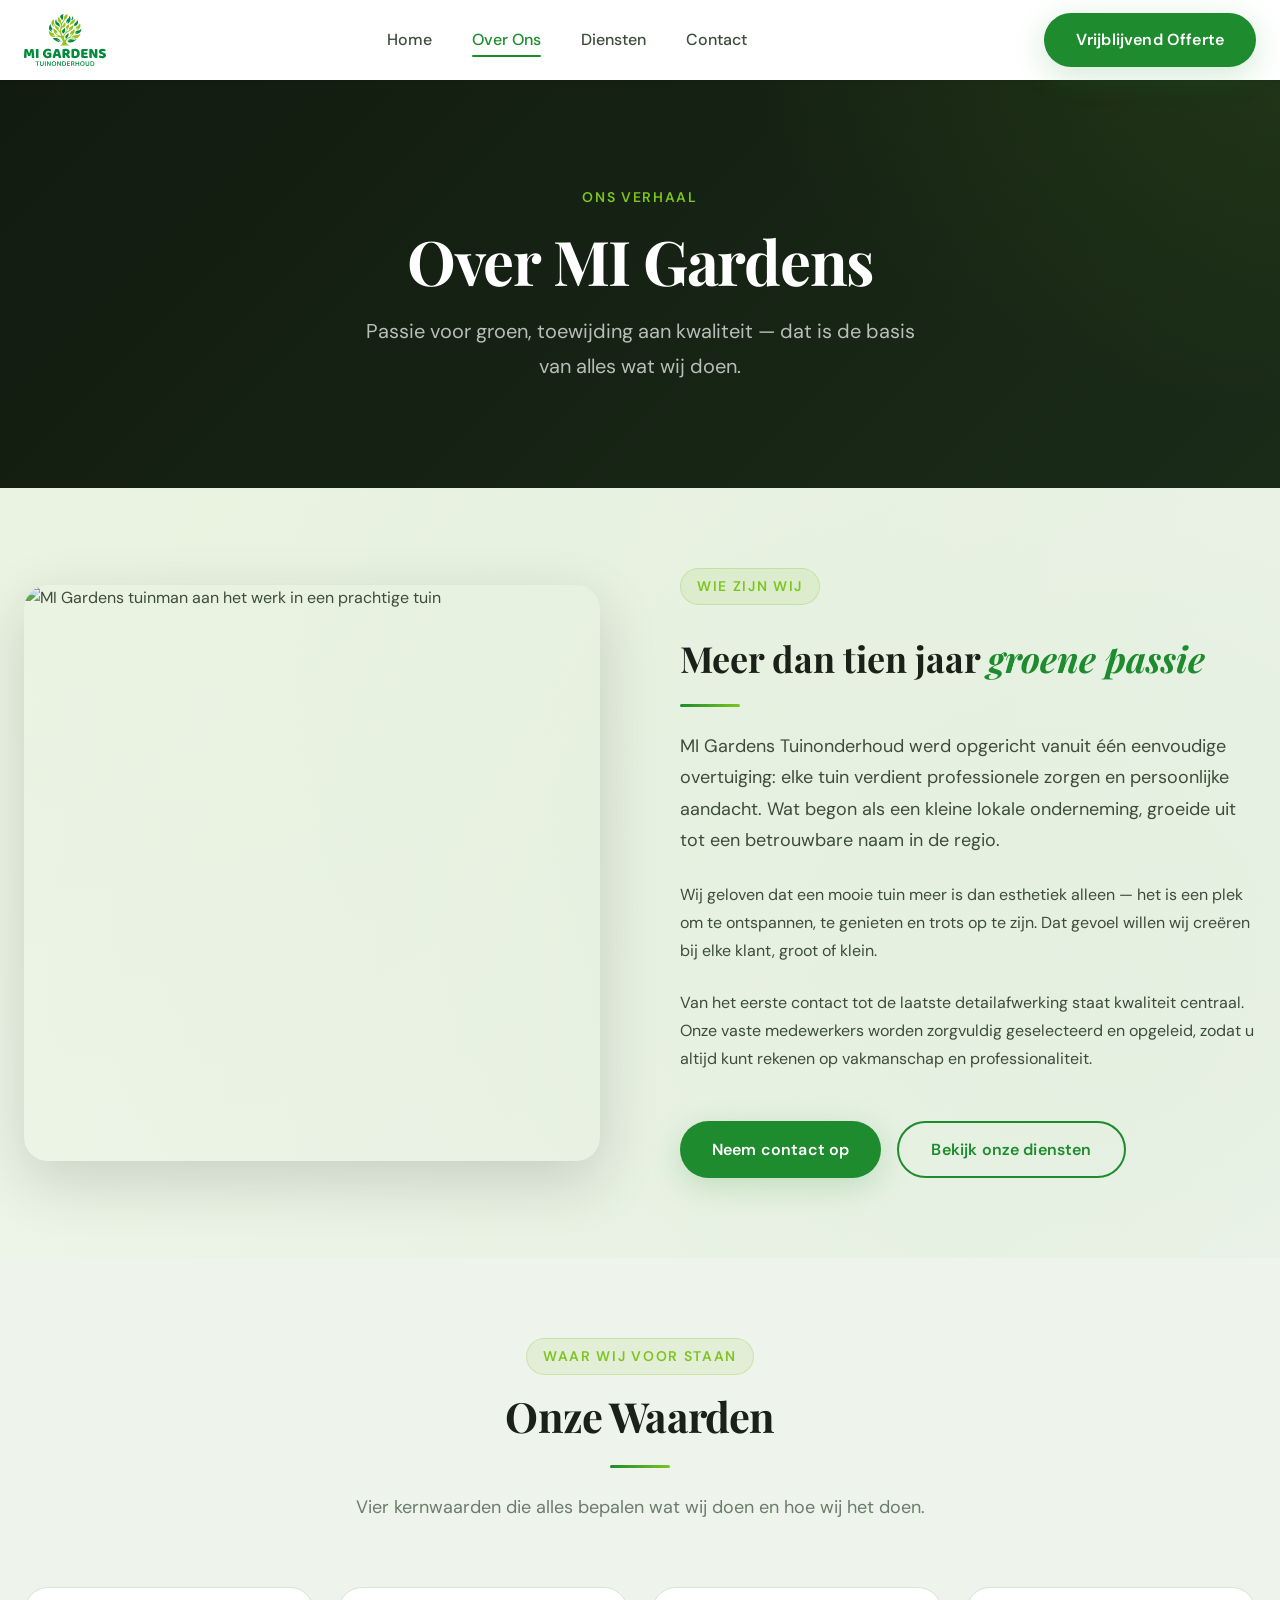
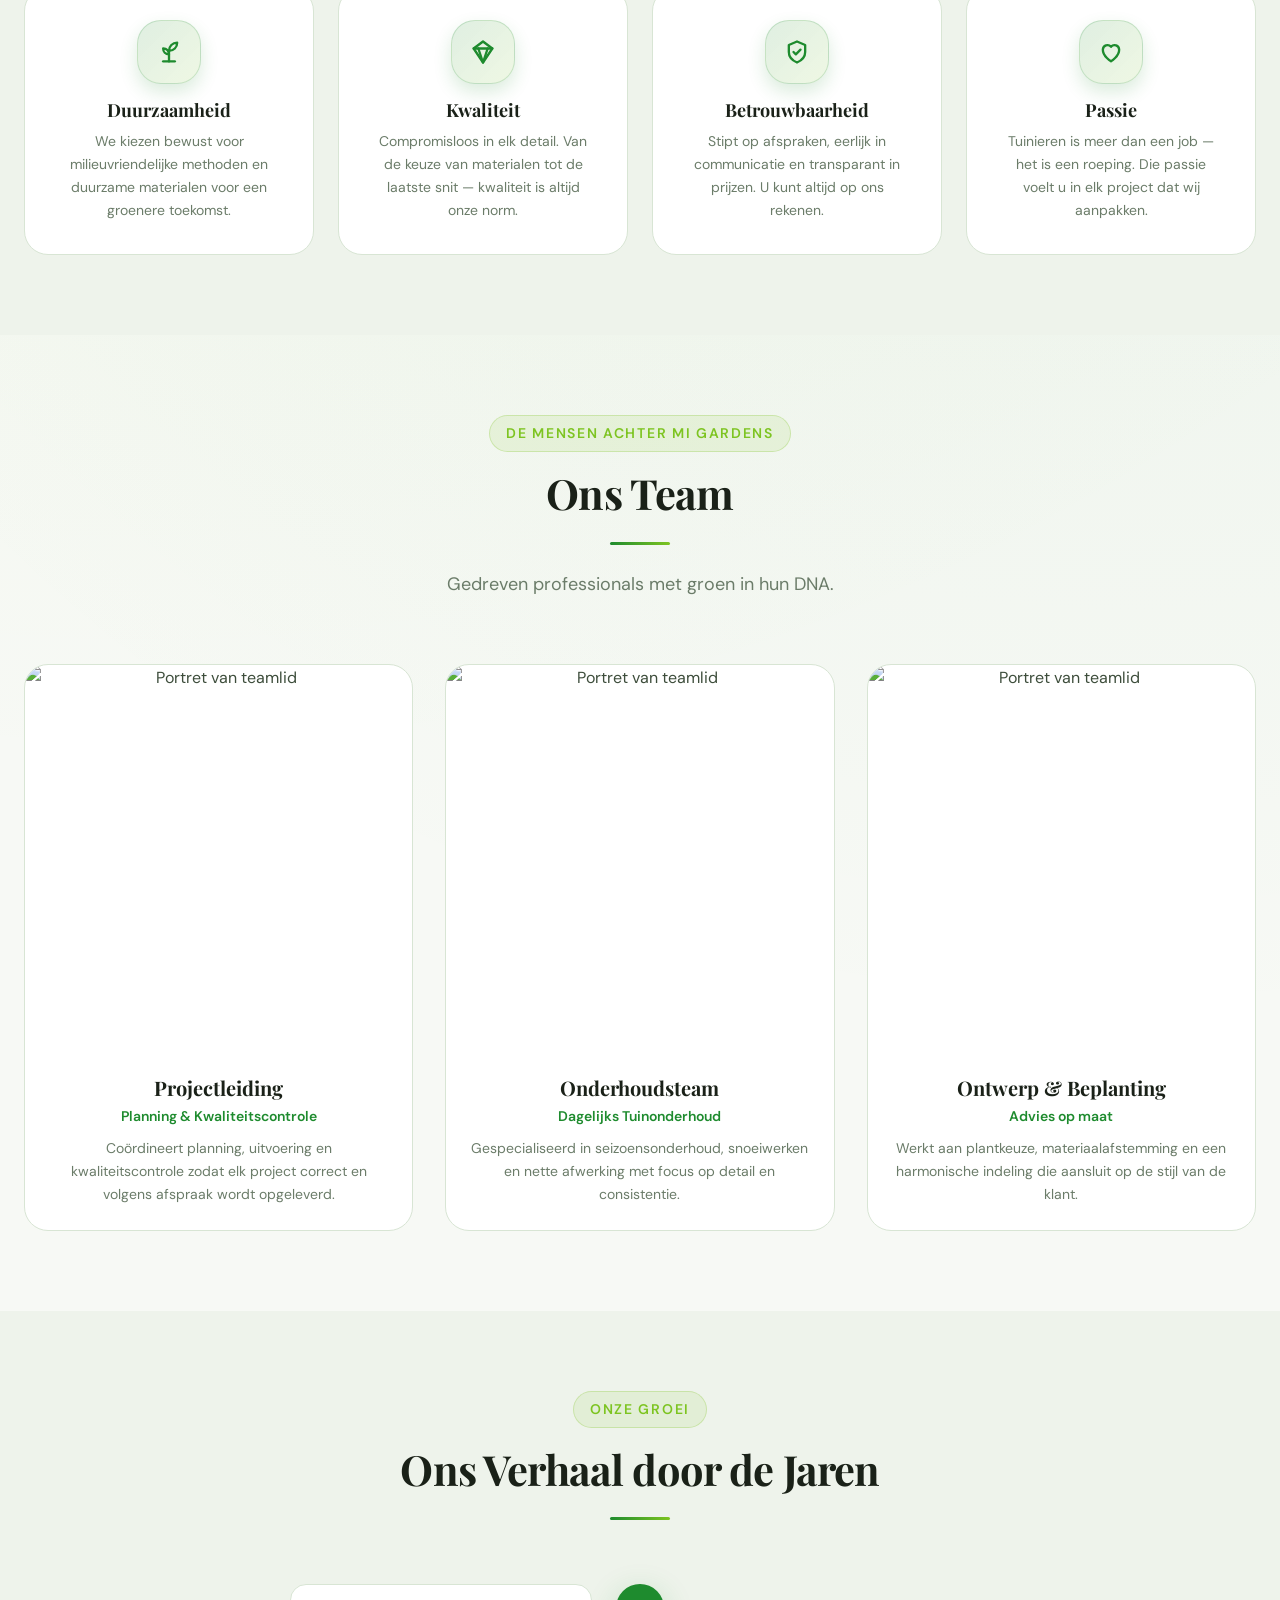
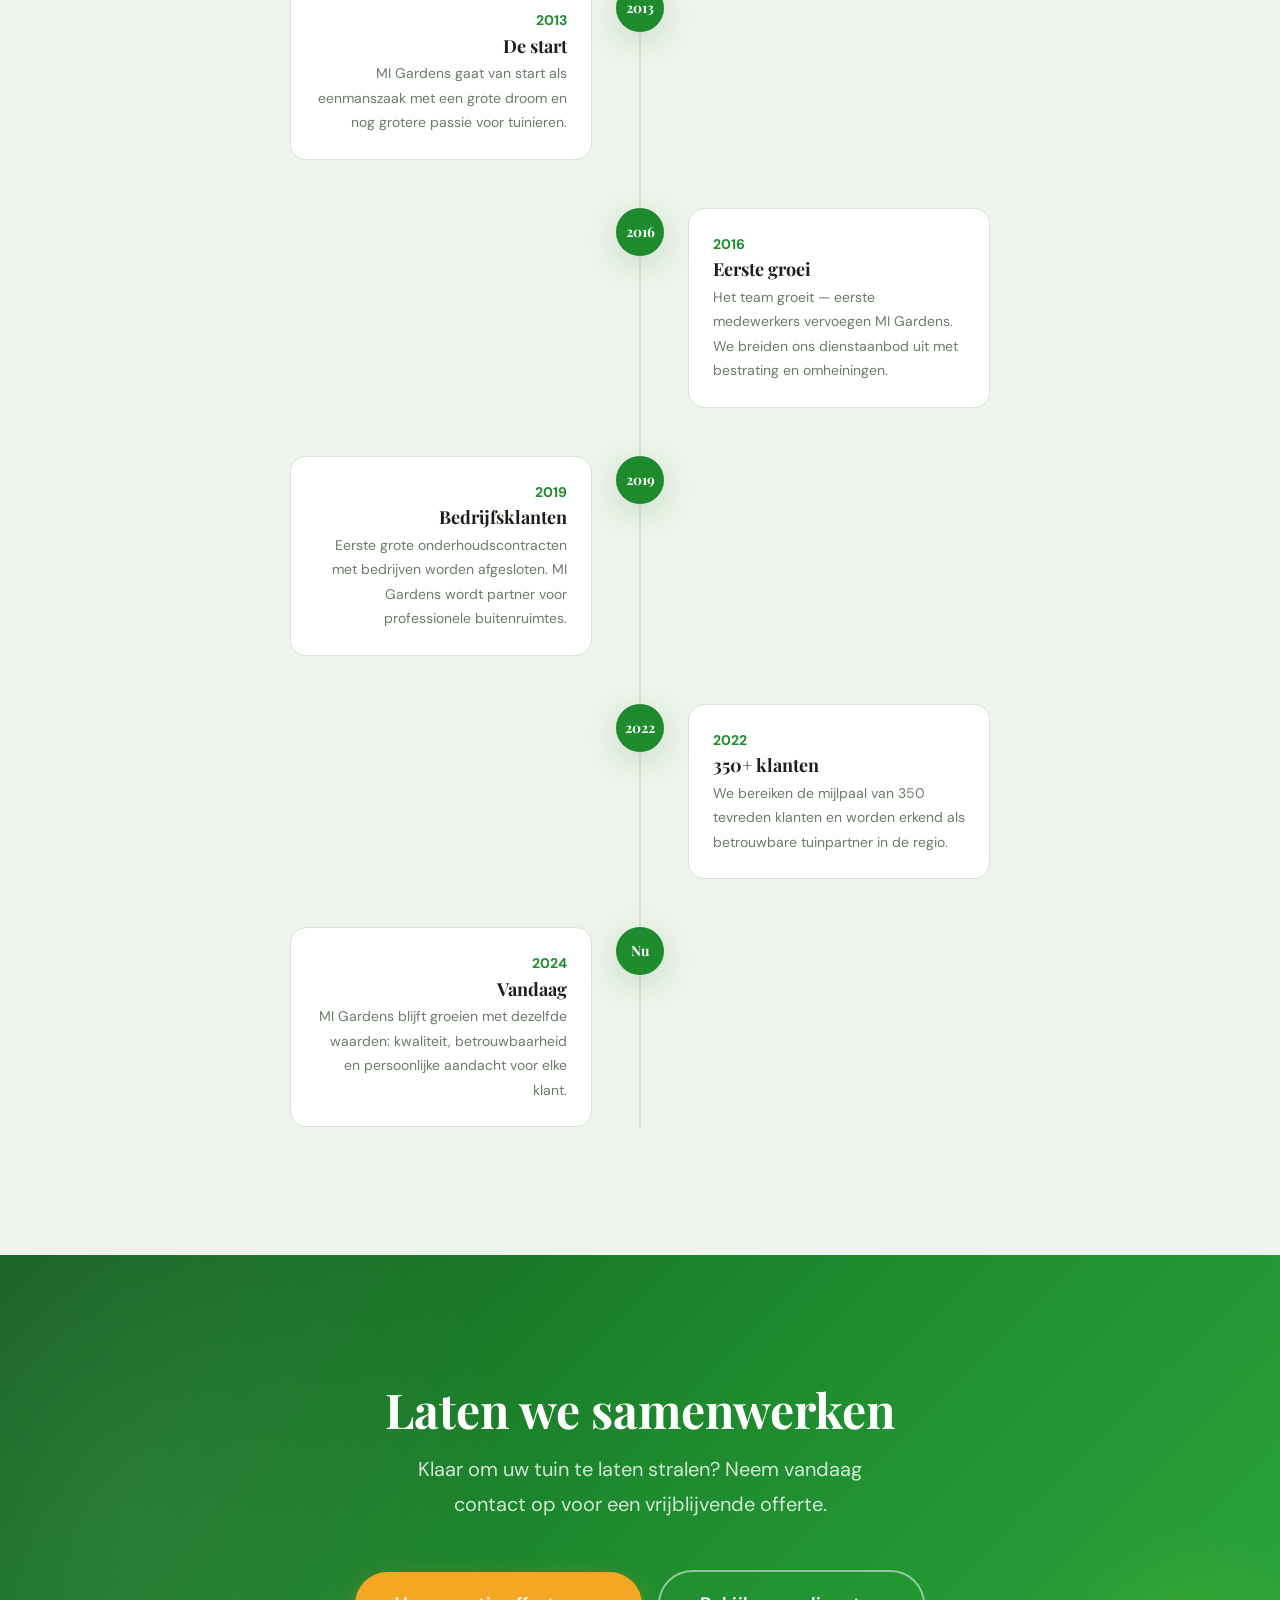
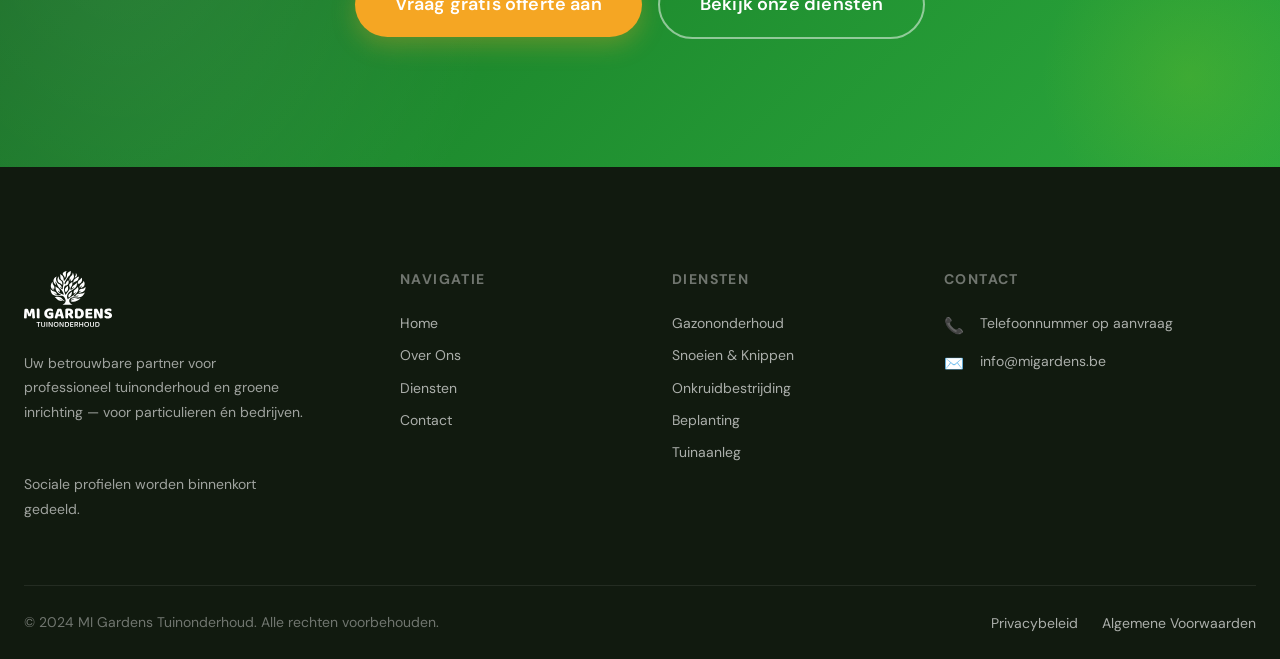
==== commit f0e02ee6: "Apply premium visual polish, custom SVGs, and frontend code cleanup" ====
--- a/about.html
+++ b/about.html
@@ -74,20 +74,20 @@
 
           <div>
             <span class="section-header__eyebrow">Wie zijn wij</span>
-            <h2 style="margin-top:12px; margin-bottom:16px; font-size: var(--text-4xl);" id="story-heading">
-              Meer dan tien jaar <em style="font-style:italic; color:var(--color-primary);">groene passie</em>
+            <h2 class="about-story__title" id="story-heading">
+              Meer dan tien jaar <em class="text-emphasis">groene passie</em>
             </h2>
             <div class="divider divider--left"></div>
-            <p style="margin-bottom:var(--space-3); font-size:var(--text-lg); line-height:1.75;">
+            <p class="about-story__lead">
               MI Gardens Tuinonderhoud werd opgericht vanuit één eenvoudige overtuiging: elke tuin verdient professionele zorgen en persoonlijke aandacht. Wat begon als een kleine lokale onderneming, groeide uit tot een betrouwbare naam in de regio.
             </p>
-            <p style="margin-bottom:var(--space-3); line-height:1.75;">
+            <p class="about-story__paragraph">
               Wij geloven dat een mooie tuin meer is dan esthetiek alleen — het is een plek om te ontspannen, te genieten en trots op te zijn. Dat gevoel willen wij creëren bij elke klant, groot of klein.
             </p>
-            <p style="margin-bottom:var(--space-5); line-height:1.75;">
+            <p class="about-story__paragraph about-story__paragraph--last">
               Van het eerste contact tot de laatste detailafwerking staat kwaliteit centraal. Onze vaste medewerkers worden zorgvuldig geselecteerd en opgeleid, zodat u altijd kunt rekenen op vakmanschap en professionaliteit.
             </p>
-            <div style="display:flex; gap:var(--space-2); flex-wrap:wrap;">
+            <div class="about-story__actions">
               <a href="./contact.html" class="btn btn--primary">Neem contact op</a>
               <a href="./services.html" class="btn btn--outline">Bekijk onze diensten</a>
             </div>
@@ -112,25 +112,47 @@
         <div class="about-values__grid">
 
           <div class="value-card">
-            <div class="value-card__icon" aria-hidden="true">🌱</div>
+            <div class="value-card__icon" aria-hidden="true">
+              <svg xmlns="http://www.w3.org/2000/svg" viewBox="0 0 24 24">
+                <path d="M7 20h10"/>
+                <path d="M12 20V11"/>
+                <path d="M12 11c0-4 3-7 7-7 0 4-3 7-7 7Z"/>
+                <path d="M12 14c0-3-2-5-5-5 0 3 2 5 5 5Z"/>
+              </svg>
+            </div>
             <h3 class="value-card__title">Duurzaamheid</h3>
             <p class="value-card__desc">We kiezen bewust voor milieuvriendelijke methoden en duurzame materialen voor een groenere toekomst.</p>
           </div>
 
           <div class="value-card">
-            <div class="value-card__icon" aria-hidden="true">💎</div>
+            <div class="value-card__icon" aria-hidden="true">
+              <svg xmlns="http://www.w3.org/2000/svg" viewBox="0 0 24 24">
+                <path d="m12 3 8 6-8 12L4 9z"/>
+                <path d="M4 9h16"/>
+                <path d="m8 9 4 12 4-12"/>
+              </svg>
+            </div>
             <h3 class="value-card__title">Kwaliteit</h3>
             <p class="value-card__desc">Compromisloos in elk detail. Van de keuze van materialen tot de laatste snit — kwaliteit is altijd onze norm.</p>
           </div>
 
           <div class="value-card">
-            <div class="value-card__icon" aria-hidden="true">🤝</div>
+            <div class="value-card__icon" aria-hidden="true">
+              <svg xmlns="http://www.w3.org/2000/svg" viewBox="0 0 24 24">
+                <path d="M12 3 5 6v6c0 5 3.5 7.5 7 9 3.5-1.5 7-4 7-9V6z"/>
+                <path d="m9 12 2 2 4-4"/>
+              </svg>
+            </div>
             <h3 class="value-card__title">Betrouwbaarheid</h3>
             <p class="value-card__desc">Stipt op afspraken, eerlijk in communicatie en transparant in prijzen. U kunt altijd op ons rekenen.</p>
           </div>
 
           <div class="value-card">
-            <div class="value-card__icon" aria-hidden="true">❤️</div>
+            <div class="value-card__icon" aria-hidden="true">
+              <svg xmlns="http://www.w3.org/2000/svg" viewBox="0 0 24 24">
+                <path d="M12 20s-7-4.3-7-10a4 4 0 0 1 7-2.5A4 4 0 0 1 19 10c0 5.7-7 10-7 10Z"/>
+              </svg>
+            </div>
             <h3 class="value-card__title">Passie</h3>
             <p class="value-card__desc">Tuinieren is meer dan een job — het is een roeping. Die passie voelt u in elk project dat wij aanpakken.</p>
           </div>
@@ -164,10 +186,10 @@
               >
             </div>
             <div class="team-card__info">
-              <h3 class="team-card__name">Mohamed I.</h3>
-              <p class="team-card__role">Zaakvoerder & Hoofdtuinier</p>
-              <p style="font-size:var(--text-sm); color:var(--color-text-muted); margin-top:8px; line-height:1.65;">
-                Meer dan 10 jaar ervaring in tuinonderhoud en aanleg. Gepassioneerd door mooie buitenruimtes die mensen blij maken.
+              <h3 class="team-card__name">Projectleiding</h3>
+              <p class="team-card__role">Planning & Kwaliteitscontrole</p>
+              <p class="team-card__bio">
+                Coördineert planning, uitvoering en kwaliteitscontrole zodat elk project correct en volgens afspraak wordt opgeleverd.
               </p>
             </div>
           </article>
@@ -183,10 +205,10 @@
               >
             </div>
             <div class="team-card__info">
-              <h3 class="team-card__name">Tuinspecialist</h3>
-              <p class="team-card__role">Senior Tuinmedewerker</p>
-              <p style="font-size:var(--text-sm); color:var(--color-text-muted); margin-top:8px; line-height:1.65;">
-                Expert in bestrating en terrasaanleg. Nauwkeurig werker met oog voor elk detail en perfecte afwerking.
+              <h3 class="team-card__name">Onderhoudsteam</h3>
+              <p class="team-card__role">Dagelijks Tuinonderhoud</p>
+              <p class="team-card__bio">
+                Gespecialiseerd in seizoensonderhoud, snoeiwerken en nette afwerking met focus op detail en consistentie.
               </p>
             </div>
           </article>
@@ -202,10 +224,10 @@
               >
             </div>
             <div class="team-card__info">
-              <h3 class="team-card__name">Plantenexpert</h3>
-              <p class="team-card__role">Beplanting & Ontwerp</p>
-              <p style="font-size:var(--text-sm); color:var(--color-text-muted); margin-top:8px; line-height:1.65;">
-                Gespecialiseerd in beplantingsadvies en seizoensgebonden tuinontwerp voor elke stijl en elk budget.
+              <h3 class="team-card__name">Ontwerp & Beplanting</h3>
+              <p class="team-card__role">Advies op maat</p>
+              <p class="team-card__bio">
+                Werkt aan plantkeuze, materiaalafstemming en een harmonische indeling die aansluit op de stijl van de klant.
               </p>
             </div>
           </article>
@@ -305,12 +327,7 @@
           <img src="./images/logo.svg" alt="MI Gardens logo" width="140" height="52">
           <p>Uw betrouwbare partner voor professioneel tuinonderhoud en groene inrichting — voor particulieren én bedrijven.</p>
           <div class="footer__social" aria-label="Sociale media">
-            <a href="#" class="footer__social-link" aria-label="Facebook">
-              <svg xmlns="http://www.w3.org/2000/svg" width="16" height="16" viewBox="0 0 24 24" fill="currentColor" aria-hidden="true"><path d="M18 2h-3a5 5 0 00-5 5v3H7v4h3v8h4v-8h3l1-4h-4V7a1 1 0 011-1h3z"/></svg>
-            </a>
-            <a href="#" class="footer__social-link" aria-label="Instagram">
-              <svg xmlns="http://www.w3.org/2000/svg" width="16" height="16" viewBox="0 0 24 24" fill="none" stroke="currentColor" stroke-width="2" stroke-linecap="round" stroke-linejoin="round" aria-hidden="true"><rect x="2" y="2" width="20" height="20" rx="5" ry="5"/><path d="M16 11.37A4 4 0 1112.63 8 4 4 0 0116 11.37z"/><line x1="17.5" y1="6.5" x2="17.51" y2="6.5"/></svg>
-            </a>
+            <p class="footer__social-note">Sociale profielen worden binnenkort gedeeld.</p>
           </div>
         </div>
         <div>
@@ -334,10 +351,10 @@
         </div>
         <div>
           <h3 class="footer__heading">Contact</h3>
-          <address style="font-style:normal;">
+          <address class="footer__address">
             <div class="footer__contact-item">
               <span class="footer__contact-icon" aria-hidden="true">📞</span>
-              <a href="tel:+3200000000" class="footer__link">+32 000 00 00 00</a>
+              <span class="footer__muted">Telefoonnummer op aanvraag</span>
             </div>
             <div class="footer__contact-item">
               <span class="footer__contact-icon" aria-hidden="true">✉️</span>
@@ -348,9 +365,9 @@
       </div>
       <div class="footer__bottom">
         <p class="footer__copyright">© 2024 MI Gardens Tuinonderhoud. Alle rechten voorbehouden.</p>
-        <div style="display: flex; gap: 24px;">
-          <a href="#" class="footer__link" style="font-size: var(--text-sm);">Privacybeleid</a>
-          <a href="#" class="footer__link" style="font-size: var(--text-sm);">Algemene Voorwaarden</a>
+        <div class="footer__meta-links">
+          <a href="./privacy.html" class="footer__link">Privacybeleid</a>
+          <a href="./terms.html" class="footer__link">Algemene Voorwaarden</a>
         </div>
       </div>
     </div>
--- a/css/styles.css
+++ b/css/styles.css
@@ -128,6 +128,9 @@
   font-size: var(--text-base);
   color: var(--color-text-body);
   background-color: var(--color-bg);
+  background-image:
+    radial-gradient(circle at 12% 8%, rgba(125,196,33,0.08), transparent 38%),
+    radial-gradient(circle at 88% 18%, rgba(30,139,46,0.07), transparent 36%);
   line-height: 1.6;
   -webkit-font-smoothing: antialiased;
   -moz-osx-font-smoothing: grayscale;
@@ -240,8 +243,10 @@
 }
 
 .section-header__title {
-  font-size: var(--text-4xl);
+  font-size: clamp(2rem, 1.7rem + 1.35vw, 2.6rem);
   margin-bottom: var(--space-2);
+  letter-spacing: -0.02em;
+  text-wrap: balance;
 }
 
 .section-header__title--white {
@@ -253,6 +258,7 @@
   color: var(--color-text-muted);
   max-width: 580px;
   margin: 0 auto;
+  text-wrap: pretty;
 }
 
 .section-header__subtitle--white {
@@ -276,6 +282,11 @@
   letter-spacing: 0.01em;
 }
 
+.btn:focus-visible {
+  outline: 3px solid rgba(125,196,33,0.55);
+  outline-offset: 2px;
+}
+
 .btn--primary {
   background: var(--color-primary);
   color: #fff;
@@ -420,6 +431,11 @@
 .nav__link:hover,
 .nav__link--active {
   color: var(--color-primary);
+}
+
+.nav__link:focus-visible {
+  outline: 3px solid rgba(30,139,46,0.35);
+  outline-offset: 2px;
 }
 
 .nav__link:hover::after,
@@ -509,12 +525,17 @@
 
 .nav__mobile-link {
   font-family: var(--font-heading);
-  font-size: var(--text-2xl);
+  font-size: var(--text-xl);
   font-weight: 700;
   color: var(--color-text);
   padding: var(--space-2) 0;
   border-bottom: 1px solid var(--color-border);
   transition: color var(--transition-fast);
+}
+
+.nav__mobile-link:focus-visible {
+  outline: 3px solid rgba(30,139,46,0.35);
+  outline-offset: 2px;
 }
 
 .nav__mobile-link:hover,
@@ -735,12 +756,27 @@
   transition: all var(--transition-base);
   display: flex;
   flex-direction: column;
+  position: relative;
 }
 
 .service-card:hover {
-  transform: translateY(-6px);
+  transform: translateY(-8px);
   box-shadow: var(--shadow-lg);
   border-color: var(--color-primary);
+}
+
+.service-card::after {
+  content: '';
+  position: absolute;
+  inset: 0;
+  border-radius: inherit;
+  border: 1px solid rgba(30,139,46,0);
+  pointer-events: none;
+  transition: border-color var(--transition-base);
+}
+
+.service-card:hover::after {
+  border-color: rgba(30,139,46,0.22);
 }
 
 .service-card__image {
@@ -766,13 +802,24 @@
   left: var(--space-2);
   width: 44px;
   height: 44px;
-  background: var(--color-primary);
+  background: linear-gradient(135deg, var(--color-primary), var(--color-primary-light));
   color: #fff;
   border-radius: var(--radius-md);
   display: flex;
   align-items: center;
   justify-content: center;
-  font-size: 20px;
+  box-shadow: 0 8px 20px rgba(30,139,46,0.33);
+  border: 1px solid rgba(255,255,255,0.3);
+}
+
+.service-card__icon svg {
+  width: 20px;
+  height: 20px;
+  stroke: currentColor;
+  fill: none;
+  stroke-width: 2;
+  stroke-linecap: round;
+  stroke-linejoin: round;
 }
 
 .service-card__body {
@@ -820,6 +867,7 @@
 
 .about-preview__images {
   position: relative;
+  isolation: isolate;
 }
 
 .about-preview__img-main {
@@ -827,6 +875,8 @@
   overflow: hidden;
   aspect-ratio: 4/5;
   box-shadow: var(--shadow-xl);
+  position: relative;
+  z-index: 1;
 }
 
 .about-preview__img-main img {
@@ -837,16 +887,15 @@
 
 .about-preview__img-accent {
   position: absolute;
-  bottom: -var(--space-4);
-  right: -var(--space-4);
-  width: 55%;
+  bottom: clamp(-20px, -2.2vw, -12px);
+  right: clamp(-20px, -2.2vw, -12px);
+  width: min(55%, 260px);
   border-radius: var(--radius-lg);
   overflow: hidden;
   aspect-ratio: 4/3;
   border: 4px solid var(--color-surface);
   box-shadow: var(--shadow-lg);
-  bottom: -24px;
-  right: -24px;
+  z-index: 2;
 }
 
 .about-preview__img-accent img {
@@ -865,6 +914,7 @@
   padding: var(--space-3) var(--space-4);
   text-align: center;
   box-shadow: var(--shadow-green);
+  z-index: 3;
 }
 
 .about-preview__badge-number {
@@ -887,10 +937,24 @@
   padding: var(--space-2) 0;
 }
 
+.about-preview__title {
+  text-align: left;
+  margin-top: var(--space-2);
+}
+
+.text-emphasis {
+  font-style: italic;
+  color: var(--color-primary);
+}
+
 .about-preview__text {
   margin-bottom: var(--space-3);
   font-size: var(--text-lg);
   line-height: 1.75;
+}
+
+.about-preview__text--base {
+  font-size: var(--text-base);
 }
 
 .about-preview__list {
@@ -1189,6 +1253,11 @@
   transition: color var(--transition-fast);
 }
 
+.footer__link:focus-visible {
+  outline: 3px solid rgba(125,196,33,0.45);
+  outline-offset: 2px;
+}
+
 .footer__link:hover {
   color: var(--color-secondary);
 }
@@ -1229,6 +1298,11 @@
   border: 1px solid rgba(255,255,255,0.08);
 }
 
+.footer__social-link:focus-visible {
+  outline: 3px solid rgba(125,196,33,0.45);
+  outline-offset: 2px;
+}
+
 .footer__social-link:hover {
   background: var(--color-primary);
   color: #fff;
@@ -1240,6 +1314,27 @@
   display: flex;
   align-items: center;
   justify-content: space-between;
+}
+
+.footer__address {
+  font-style: normal;
+}
+
+.footer__muted {
+  color: rgba(255,255,255,0.65);
+  font-size: var(--text-sm);
+}
+
+.footer__meta-links {
+  display: flex;
+  gap: 24px;
+  flex-wrap: wrap;
+}
+
+.footer__social-note {
+  margin-top: var(--space-3);
+  font-size: var(--text-sm);
+  color: rgba(255,255,255,0.55);
 }
 
 .footer__copyright {
@@ -1299,9 +1394,11 @@
 }
 
 .page-hero__title {
-  font-size: var(--text-6xl);
+  font-size: clamp(2.35rem, 1.45rem + 3.2vw, 3.85rem);
   color: #fff;
   margin-bottom: var(--space-2);
+  letter-spacing: -0.02em;
+  text-wrap: balance;
 }
 
 .page-hero__subtitle {
@@ -1309,6 +1406,7 @@
   color: rgba(255,255,255,0.70);
   max-width: 560px;
   margin: 0 auto;
+  text-wrap: pretty;
 }
 
 /* Services full grid */
@@ -1326,16 +1424,31 @@
   transition: all var(--transition-base);
   display: flex;
   flex-direction: column;
+  position: relative;
 }
 
 .service-full-card:hover {
-  transform: translateY(-6px);
+  transform: translateY(-8px);
   box-shadow: var(--shadow-lg);
   border-color: var(--color-primary);
 }
 
+.service-full-card::after {
+  content: '';
+  position: absolute;
+  inset: 0;
+  border-radius: inherit;
+  border: 1px solid rgba(30,139,46,0);
+  pointer-events: none;
+  transition: border-color var(--transition-base);
+}
+
+.service-full-card:hover::after {
+  border-color: rgba(30,139,46,0.22);
+}
+
 .service-full-card__image {
-  aspect-ratio: 16/9;
+  aspect-ratio: 4/3;
   overflow: hidden;
 }
 
@@ -1367,15 +1480,24 @@
 .service-full-card__icon {
   width: 48px;
   height: 48px;
-  background: linear-gradient(135deg, rgba(30,139,46,0.12), rgba(125,196,33,0.08));
+  background: linear-gradient(135deg, rgba(30,139,46,0.15), rgba(125,196,33,0.12));
   border-radius: var(--radius-md);
   display: flex;
   align-items: center;
   justify-content: center;
-  font-size: 22px;
   color: var(--color-primary);
   flex-shrink: 0;
   border: 1px solid var(--color-border);
+}
+
+.service-full-card__icon svg {
+  width: 22px;
+  height: 22px;
+  stroke: currentColor;
+  fill: none;
+  stroke-width: 2;
+  stroke-linecap: round;
+  stroke-linejoin: round;
 }
 
 .service-full-card__title {
@@ -1419,6 +1541,10 @@
   margin-top: auto;
 }
 
+.service-full-card__cta .btn {
+  justify-content: center;
+}
+
 /* --- ABOUT PAGE --- */
 .about-story {
   display: grid;
@@ -1438,6 +1564,33 @@
   width: 100%;
   height: 100%;
   object-fit: cover;
+}
+
+.about-story__title {
+  margin-top: var(--space-2);
+  margin-bottom: var(--space-2);
+  font-size: var(--text-4xl);
+}
+
+.about-story__lead {
+  margin-bottom: var(--space-3);
+  font-size: var(--text-lg);
+  line-height: 1.75;
+}
+
+.about-story__paragraph {
+  margin-bottom: var(--space-3);
+  line-height: 1.75;
+}
+
+.about-story__paragraph--last {
+  margin-bottom: var(--space-5);
+}
+
+.about-story__actions {
+  display: flex;
+  gap: var(--space-2);
+  flex-wrap: wrap;
 }
 
 .about-values__grid {
@@ -1453,17 +1606,58 @@
   padding: var(--space-4);
   text-align: center;
   transition: all var(--transition-base);
+  position: relative;
+  overflow: hidden;
 }
 
 .value-card:hover {
   border-color: var(--color-primary);
-  transform: translateY(-4px);
+  transform: translateY(-6px);
   box-shadow: var(--shadow-md);
 }
 
+.value-card::before {
+  content: '';
+  position: absolute;
+  inset: 0;
+  border-radius: inherit;
+  background: linear-gradient(145deg, rgba(125,196,33,0.08), transparent 55%);
+  opacity: 0;
+  transition: opacity var(--transition-base);
+}
+
+.value-card:hover::before {
+  opacity: 1;
+}
+
 .value-card__icon {
-  font-size: 36px;
-  margin-bottom: var(--space-2);
+  width: 64px;
+  height: 64px;
+  border-radius: var(--radius-xl);
+  margin: 0 auto var(--space-2);
+  display: flex;
+  align-items: center;
+  justify-content: center;
+  color: var(--color-primary);
+  background: linear-gradient(135deg, rgba(30,139,46,0.14), rgba(125,196,33,0.12));
+  border: 1px solid rgba(30,139,46,0.18);
+  box-shadow: 0 8px 18px rgba(30,139,46,0.16);
+}
+
+.value-card__icon svg {
+  width: 28px;
+  height: 28px;
+  stroke: currentColor;
+  fill: none;
+  stroke-width: 2;
+  stroke-linecap: round;
+  stroke-linejoin: round;
+}
+
+.value-card:hover .value-card__icon {
+  transform: translateY(-2px) scale(1.03);
+  box-shadow: 0 12px 24px rgba(30,139,46,0.22);
+  transition: transform var(--transition-base), box-shadow var(--transition-base);
 }
 
 .value-card__title {
@@ -1490,11 +1684,26 @@
   border: 1px solid var(--color-border);
   text-align: center;
   transition: all var(--transition-base);
+  position: relative;
 }
 
 .team-card:hover {
-  transform: translateY(-4px);
+  transform: translateY(-6px);
   box-shadow: var(--shadow-md);
+}
+
+.team-card::after {
+  content: '';
+  position: absolute;
+  inset: 0;
+  border-radius: inherit;
+  border: 1px solid rgba(30,139,46,0);
+  pointer-events: none;
+  transition: border-color var(--transition-base);
+}
+
+.team-card:hover::after {
+  border-color: rgba(30,139,46,0.22);
 }
 
 .team-card__photo {
@@ -1526,6 +1735,13 @@
   font-size: var(--text-sm);
   color: var(--color-primary);
   font-weight: 600;
+}
+
+.team-card__bio {
+  font-size: var(--text-sm);
+  color: var(--color-text-muted);
+  margin-top: 8px;
+  line-height: 1.65;
 }
 
 /* Timeline */
@@ -1660,6 +1876,90 @@
   font-size: var(--text-lg);
   font-weight: 600;
   color: var(--color-text);
+}
+
+.contact-section__title {
+  font-size: var(--text-3xl);
+  margin-bottom: var(--space-2);
+}
+
+.contact-section__intro {
+  margin-bottom: var(--space-4);
+  font-size: var(--text-lg);
+  line-height: 1.7;
+  color: var(--color-text-muted);
+}
+
+.contact-info__value-link {
+  color: var(--color-text);
+  transition: color var(--transition-fast);
+}
+
+.contact-info__value-link:hover {
+  color: var(--color-primary);
+}
+
+.contact-info__value-link:focus-visible {
+  outline: 3px solid rgba(30,139,46,0.35);
+  outline-offset: 2px;
+}
+
+.contact-social {
+  margin-top: var(--space-4);
+}
+
+.contact-social__label {
+  font-size: var(--text-sm);
+  font-weight: 700;
+  color: var(--color-text-muted);
+  text-transform: uppercase;
+  letter-spacing: 0.1em;
+  margin-bottom: var(--space-1);
+}
+
+.contact-social__note {
+  font-size: var(--text-sm);
+  color: var(--color-text-muted);
+  line-height: 1.7;
+}
+
+.contact-form__title {
+  font-size: var(--text-2xl);
+  margin-bottom: var(--space-1);
+}
+
+.contact-form__meta {
+  font-size: var(--text-sm);
+  color: var(--color-text-muted);
+  margin-bottom: var(--space-4);
+}
+
+.contact-form__meta span {
+  color: var(--color-primary);
+}
+
+.form__submit {
+  justify-content: center;
+  margin-top: var(--space-1);
+}
+
+.contact-form__privacy {
+  font-size: var(--text-xs);
+  color: var(--color-text-muted);
+  margin-top: var(--space-2);
+  text-align: center;
+  line-height: 1.6;
+}
+
+.legal-link {
+  color: var(--color-primary);
+  text-decoration: underline;
+  text-underline-offset: 3px;
+}
+
+.legal-link:focus-visible {
+  outline: 3px solid rgba(30,139,46,0.35);
+  outline-offset: 2px;
 }
 
 .contact-info__hours {
@@ -1729,6 +2029,13 @@
   box-shadow: 0 0 0 4px rgba(30,139,46,0.10);
 }
 
+.form__input.is-invalid,
+.form__select.is-invalid,
+.form__textarea.is-invalid {
+  border-color: #e53e3e;
+  box-shadow: 0 0 0 4px rgba(229,62,62,0.12);
+}
+
 .form__textarea {
   resize: vertical;
   min-height: 140px;
@@ -1743,6 +2050,33 @@
 
 .form__error.is-visible {
   display: block;
+}
+
+.form__status {
+  margin-top: var(--space-2);
+  padding: 12px 14px;
+  border-radius: var(--radius-md);
+  border: 1px solid transparent;
+  font-size: var(--text-sm);
+  line-height: 1.6;
+}
+
+.form__status--info {
+  background: rgba(30,139,46,0.08);
+  border-color: rgba(30,139,46,0.25);
+  color: var(--color-primary-dark);
+}
+
+.form__status--success {
+  background: rgba(22,96,34,0.10);
+  border-color: rgba(22,96,34,0.30);
+  color: #166022;
+}
+
+.form__status--error {
+  background: rgba(229,62,62,0.08);
+  border-color: rgba(229,62,62,0.30);
+  color: #9b2c2c;
 }
 
 .map-placeholder {
@@ -1766,6 +2100,20 @@
   width: 100%;
   height: 100%;
   border: none;
+}
+
+.map-placeholder__icon {
+  font-size: 40px;
+  margin-bottom: 8px;
+}
+
+.map-placeholder__title {
+  font-weight: 600;
+  color: var(--color-text);
+}
+
+.map-placeholder__subtitle {
+  font-size: var(--text-sm);
 }
 
 /* 7. UTILITIES
@@ -1781,6 +2129,7 @@
 .mt-4 { margin-top: var(--space-4); }
 .mt-5 { margin-top: var(--space-5); }
 .w-full { width: 100%; }
+.btn--center { justify-content: center; }
 
 .divider {
   width: 60px;
@@ -1794,6 +2143,14 @@
   margin-left: 0;
 }
 
+@media (prefers-reduced-motion: reduce) {
+  *, *::before, *::after {
+    animation: none !important;
+    transition: none !important;
+    scroll-behavior: auto !important;
+  }
+}
+
 /* 8. MEDIA QUERIES
    ========================================================================== */
 
@@ -1815,6 +2172,7 @@
 
   .about-preview { grid-template-columns: 1fr; gap: var(--space-5); }
   .about-preview__images { max-width: 500px; margin: 0 auto; }
+  .about-preview__img-accent { width: 52%; bottom: -14px; right: -14px; }
   .about-preview__badge { right: 0; }
 
   .why-us__grid { grid-template-columns: repeat(2, 1fr); }
@@ -1868,11 +2226,19 @@
   .why-us__grid { grid-template-columns: 1fr; }
   .testimonials__grid { grid-template-columns: 1fr; }
   .stats-bar__inner { grid-template-columns: repeat(2, 1fr); }
+  .about-preview__img-accent { width: 50%; bottom: -10px; right: -10px; border-width: 3px; }
+  .about-preview__badge {
+    top: var(--space-2);
+    right: var(--space-1);
+    padding: var(--space-2) var(--space-3);
+  }
+  .about-preview__badge-number { font-size: var(--text-3xl); }
   .about-values__grid { grid-template-columns: 1fr 1fr; }
   .team__grid { grid-template-columns: 1fr; }
 
   .footer__grid { grid-template-columns: 1fr; gap: var(--space-4); }
   .footer__bottom { flex-direction: column; gap: var(--space-2); text-align: center; }
+  .footer__meta-links { justify-content: center; }
 
   .hero__actions { flex-direction: column; align-items: flex-start; }
   .hero__actions .btn { width: 100%; justify-content: center; }
@@ -1891,4 +2257,5 @@
 @media (max-width: 375px) {
   .hero__title { font-size: var(--text-3xl); }
   .page-hero__title { font-size: var(--text-3xl); }
-}
+  .nav__mobile-link { font-size: var(--text-lg); }
+}
